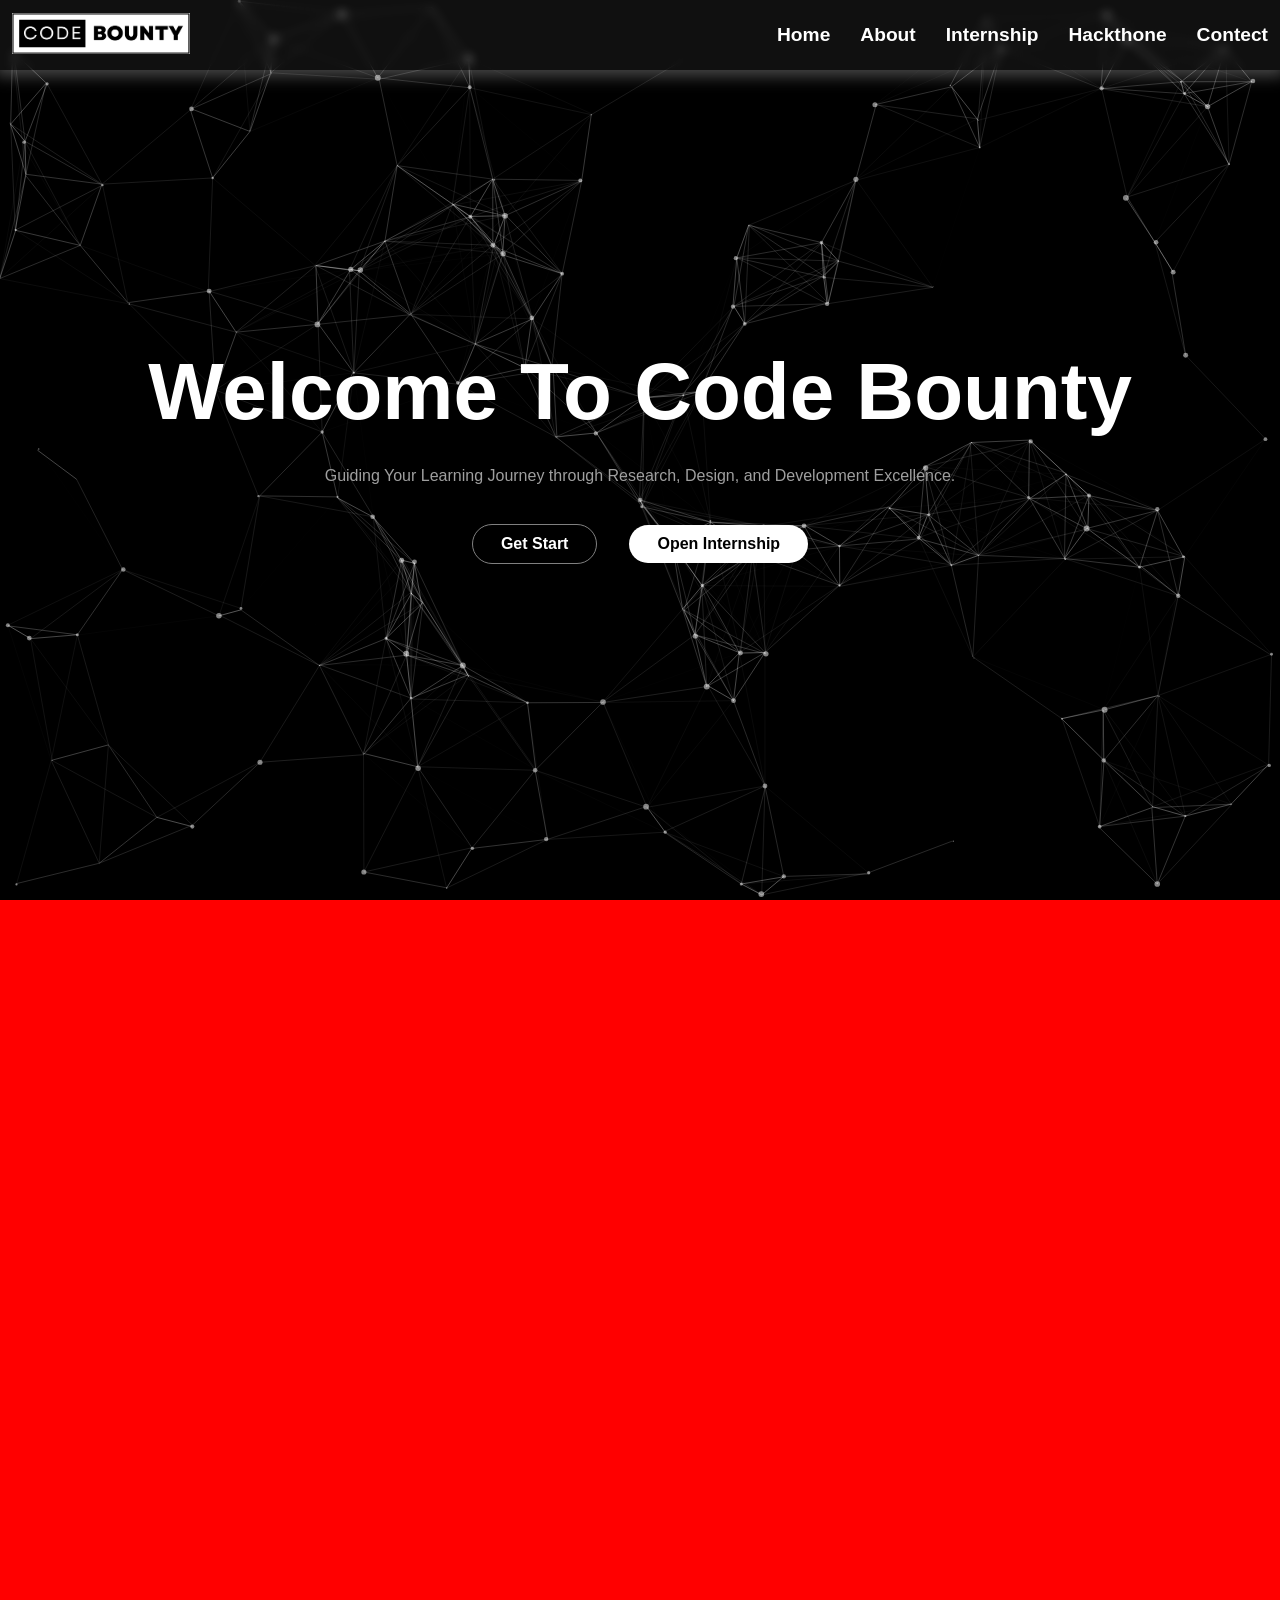
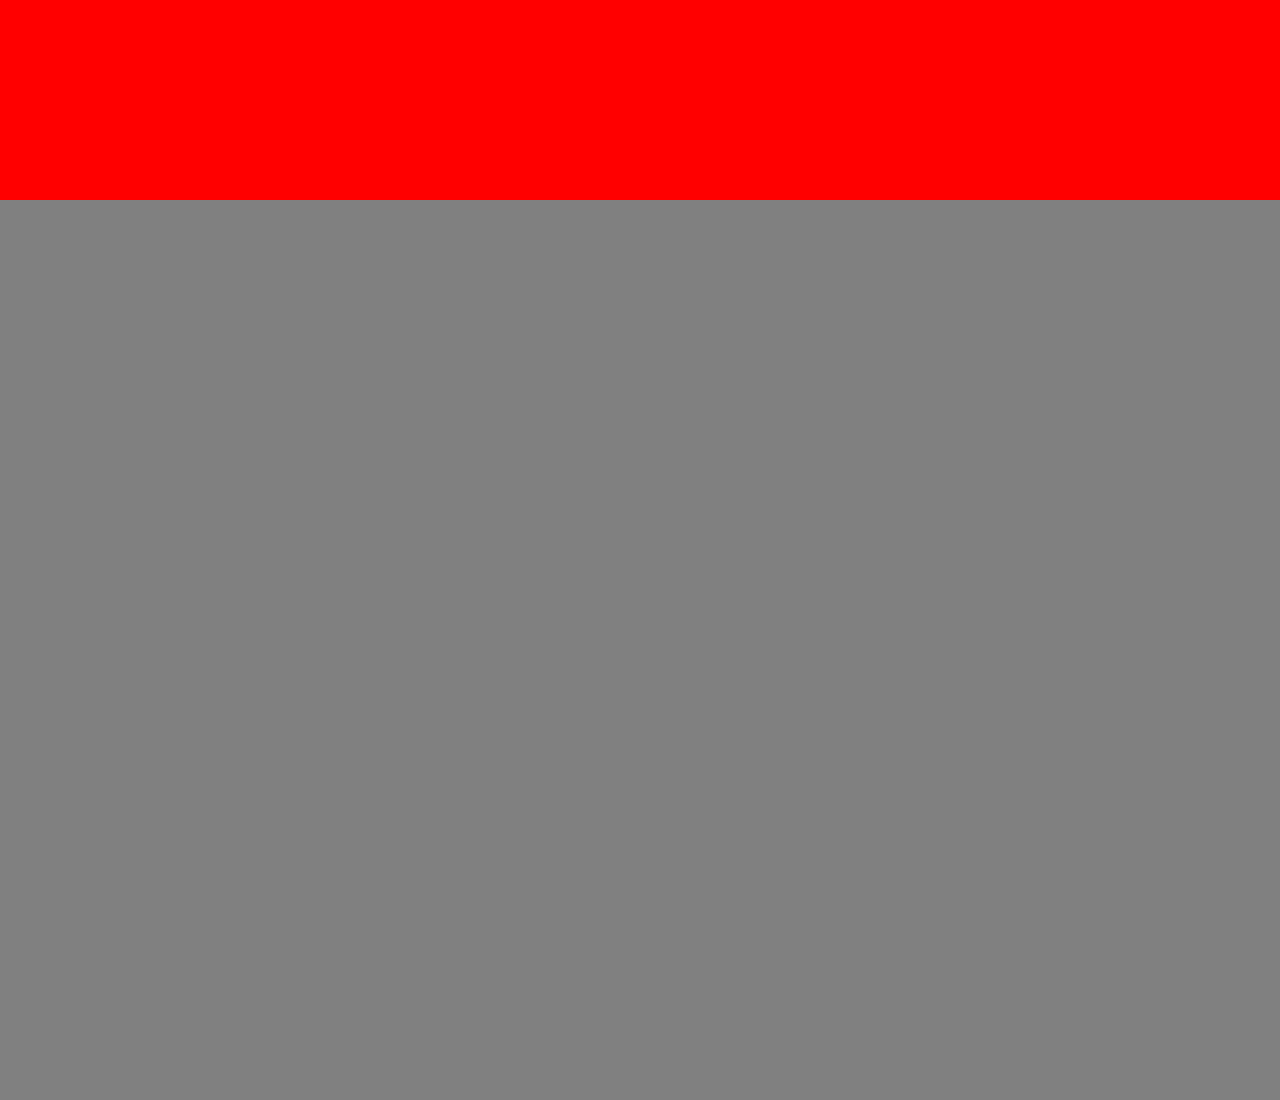
==== index.html @ da7e4a18 "add some file and create a proper folder" ====
<!DOCTYPE html>
<html lang="en">

<head>
    <meta charset="UTF-8">
    <meta name="viewport" content="width=device-width, initial-scale=1.0">
    <title>Document</title>
    <link rel="stylesheet" href="./css/style.css">
    <link rel="stylesheet" href="./css/meadia.css">
    <link rel="stylesheet" href="https://cdnjs.cloudflare.com/ajax/libs/font-awesome/6.5.1/css/all.min.css"
        integrity="sha512-DTOQO9RWCH3ppGqcWaEA1BIZOC6xxalwEsw9c2QQeAIftl+Vegovlnee1c9QX4TctnWMn13TZye+giMm8e2LwA=="
        crossorigin="anonymous" referrerpolicy="no-referrer" />
</head>

<body>
    <!-- particles.js container -->
    <div id="particles-js"> </div> <!-- stats - count particles -->
    <div class="container">
        <div class="nav-bar">
            <div class="logo-div">
                <img src="./logo2.png" alt="">
            </div>
            <div class="mobile-nav">
                <nav>
                    <i class="fa-solid fa-xmark" id="close"></i>
                    <ul>
                        <li><a href="#">home</a></li>
                        <li><a href="#">about</a></li>
                        <li><a href="#">internship</a></li>
                        <li><a href="#">hackthone</a></li>
                        <li><a href="#">contect</a></li>
                    </ul>
                </nav>
            </div>
            <div class="humber-manu">
                <i class="fa-solid fa-bars" id="open" style="color: rgb(255, 255, 255);"></i>
            </div>
        </div>
    </div>
    <section>
        <div class="hero-section">
            <div class="hero-text">
                <h1>welcome to code bounty</h1>
                <div class="hero-text-pera">
                    <p>Guiding Your Learning Journey through Research, Design, and Development Excellence.</p>
                </div>
                <div class="hero-btn">
                    <a href="#">get start</a>
                    <a href="#">open internship</a>
                </div>
            </div>
        </div>
    </section>

    <!-- start about section -->
    <section>
        <div class="about">

        </div>
    </section>
 <!-- end about section -->
 <section>
    <div class="card">

    </div>
</section>




























    <script src="./js/partical.min.js"></script>
    <!-- <script src="http://cdn.jsdelivr.net/particles.js/2.0.0/particles.min.js"></script> stats.js lib -->
    <script src="http://threejs.org/examples/js/libs/stats.min.js"></script>
    <script src="./js/app.js"></script>
    <script src="./js/index.js"></script>
</body>

</html>
---- css/style.css ----
/* ---- reset ---- */
body {
  margin: 0;
  font: normal 75% Arial, Helvetica, sans-serif;
}

canvas {
  display: block;
  /* vertical-align: bottom; */
}

/* ---- particles.js container ---- */
#particles-js {
  /* z-index: 222; */
  position: absolute;
  width: 100%;
  height: 100vh;
  background-color: #000000;
  background-image: url("");
  background-repeat: no -repeat;
  background-size: cover;
  background-position: 50% 50%;
}

/* ---- stats.js ---- */
.count-particles {
  /* background: #000022; */
  position: absolute;
  top: 48px;
  left: 0;
  width: 80px;
  /* color: #13e8e9; */
  font-size: 0.8em;
  text-align: left;
  text-indent: 4px;
  line-height: 14px;
  padding-bottom: 2px;
  font-family: Helvetica, Arial, sans-serif;
  font-weight: bold;
}

.js-count-particles {
  font-size: 1.1em;
}

#stats,
.count-particles {
  -webkit-user-select: none;
  margin-top: 5px;
  margin-left: 5px;
}

#stats {
  border-radius: 3px 3px 0 0;
  overflow: hidden;
}

.count-particles {
  border-radius: 0 0 3px 3px;
}

.container {
  position: relative;
  top: 0;
  width: 100%;
  height: 100vh;
  z-index: 5;
  overflow: hidden;
  /* background-color: rgba(255, 255, 255, 0.132); */
}

.nav-bar {
  display: flex;
  align-items: center;
  justify-content: space-between;
  padding: 12px;
  height: 10vhpx;
  z-index: 1;
  background-color: rgb(171 171 171 / 9%);
  backdrop-filter: blur(5px);
  box-shadow: 0 1px 15px 5px rgba(255, 255, 255, 0.288);
}

/* .logo-div {

  display: flex;
  align-items: center;
  justify-content: center;
  z-index: 2;
} */

.logo-div img {
  width: 40%;
}

nav ul {
  display: flex;
  align-items: center;
  justify-content: center;
  gap: 30px;
}

nav ul li {
  list-style: none;
}

nav ul li a {
  text-decoration: none;
  color: rgb(255, 255, 255);
  text-transform: capitalize;
  font-weight: 600;
  font-size: 1.2rem;
}
#close,.humber-manu{
  display: none;
}

.hero-section {
  position: absolute;
  /* position: relative; */
  top: 10vh;
  width: 100%;
  height: 80vh;
  display: flex;
  align-items: center;
  justify-content: center;
  /* z-index: 5; */
  background-color: transparent;;

  & .hero-text {
    position: absolute;
    z-index: 2;
    width: 90%;
    height: 80vh;
    /* border: 2px solid red; */
    /* background-color:  rgba(255, 255, 255, 0.018);
    box-shadow: 0 0 10px rgba(255, 255, 255, 0.322);
    backdrop-filter: blur(1px); */
    border-radius: 20px;
    display: flex;
    align-items: center;
    justify-content: center;
    flex-direction: column;
    color: white;

    & h1 {
      font-size: 5rem;
      text-transform: capitalize;
      margin: 10px 0px;
    }

    & .hero-text-pera {
      color: white;
      margin:  0 0 20px 0;
      line-height: 1.5;
      /* z-index:; */
    }

    & p {
      font-size: 1rem;
      color: rgb(159, 159, 159);
      text-align: center;
    }
    & .hero-btn {
      /* width: inherit; */
      display: flex;
      align-items: center;
      justify-content: center;
      gap: 2rem;

      & a{
        text-decoration: none;
        padding: 13px;
        background-color: white;
        color: black;
        font-weight: 600;
        text-transform: capitalize;
        font-size: 1rem;
        border-radius: 20px;
      }
      & a:first-child{
        background-color: transparent;
        border: 1px solid gray;
        color: white;
        padding: 10px 28px;
      }
      & a:last-child{
        background-color: rgb(255, 255, 255);
        color: rgb(0, 0, 0);
        padding: 10px 28px;
      }
    }
    
  }
}
.about{
  width: 100%;
  height: 100vh;
  background-color: red;
}
.card{
  width: 100%;
  height: 100vh;
  background-color: gray;
}
---- css/meadia.css ----
@media (width <=998px){
  .logo-div img {
    width: 40%;
  }
    #close{
        display: block;
        cursor: pointer;
        color: rgb(255, 255, 255);
        background-color: rgb(0, 0, 0);
        border: 1px solid white;
        padding: 0.5rem;
        padding: 5px;
        font-size: 35px;
        position: absolute;
        left: 1rem;
        top: 15px;
        border-radius: 0;
      }
      .mobile-nav {
        position: absolute;
        right: -100%;
        top: 0;
        /* background-color: rgb(255, 255, 255); */
        background-color: rgb(0, 0, 0);
        backdrop-filter: blur(50px);
        box-shadow: -10px 0 10px rgba(0, 0, 0, 0.1);
        /* position: fixed; */
        width: 325px;
        height: 100vh;
        z-index: 10000;
        display: flex;
        align-items: center;
        justify-content: center;
        flex-direction: column;
        transition: all 0.3s;
      }
    
      nav{
        /* position: fixed; */
        display: flex;
        align-items: center;
        justify-content: center;
        gap: 15px;
        /* position: fixed; */
      }
    
      .humber-manu {
        display: inline;
        cursor: pointer;
      }
    
      nav ul {
        display: flex;
        align-items: center;
        justify-content: center;
        flex-direction: column;
      }
    
      nav ul li a {
        font-size: 2.5rem;
        color: rgb(255, 255, 255);
        text-transform: uppercase;
        font-weight: 800;
      }
    
      .humber-manu .fa-solid {
        display: inline;
        padding: 0;
        background-color: transparent;
        font-size: 30px;
      }
      .hero-section{

       & .hero-text{
          text-align: center;

          & h1{
            font-size: 4.5rem;
            /* line-height: 1.2; */
          }
        }
      }
     
}
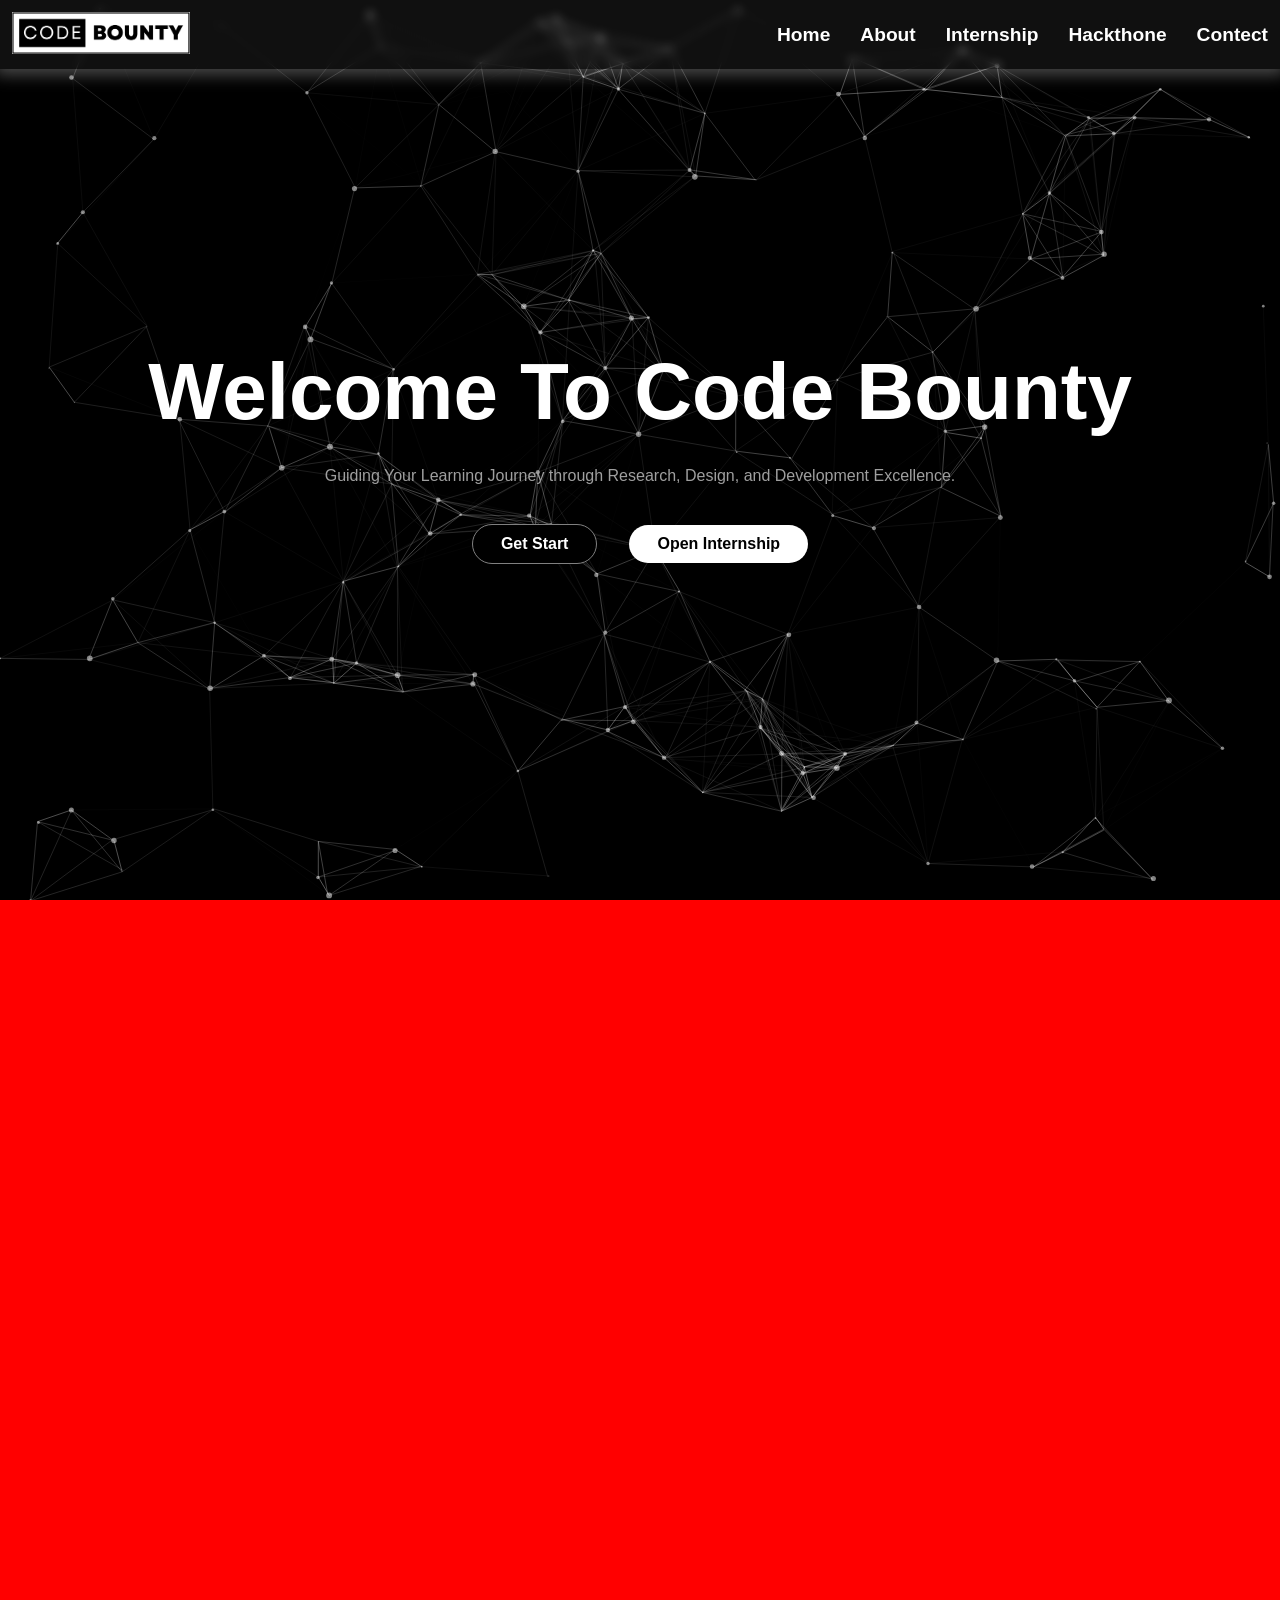
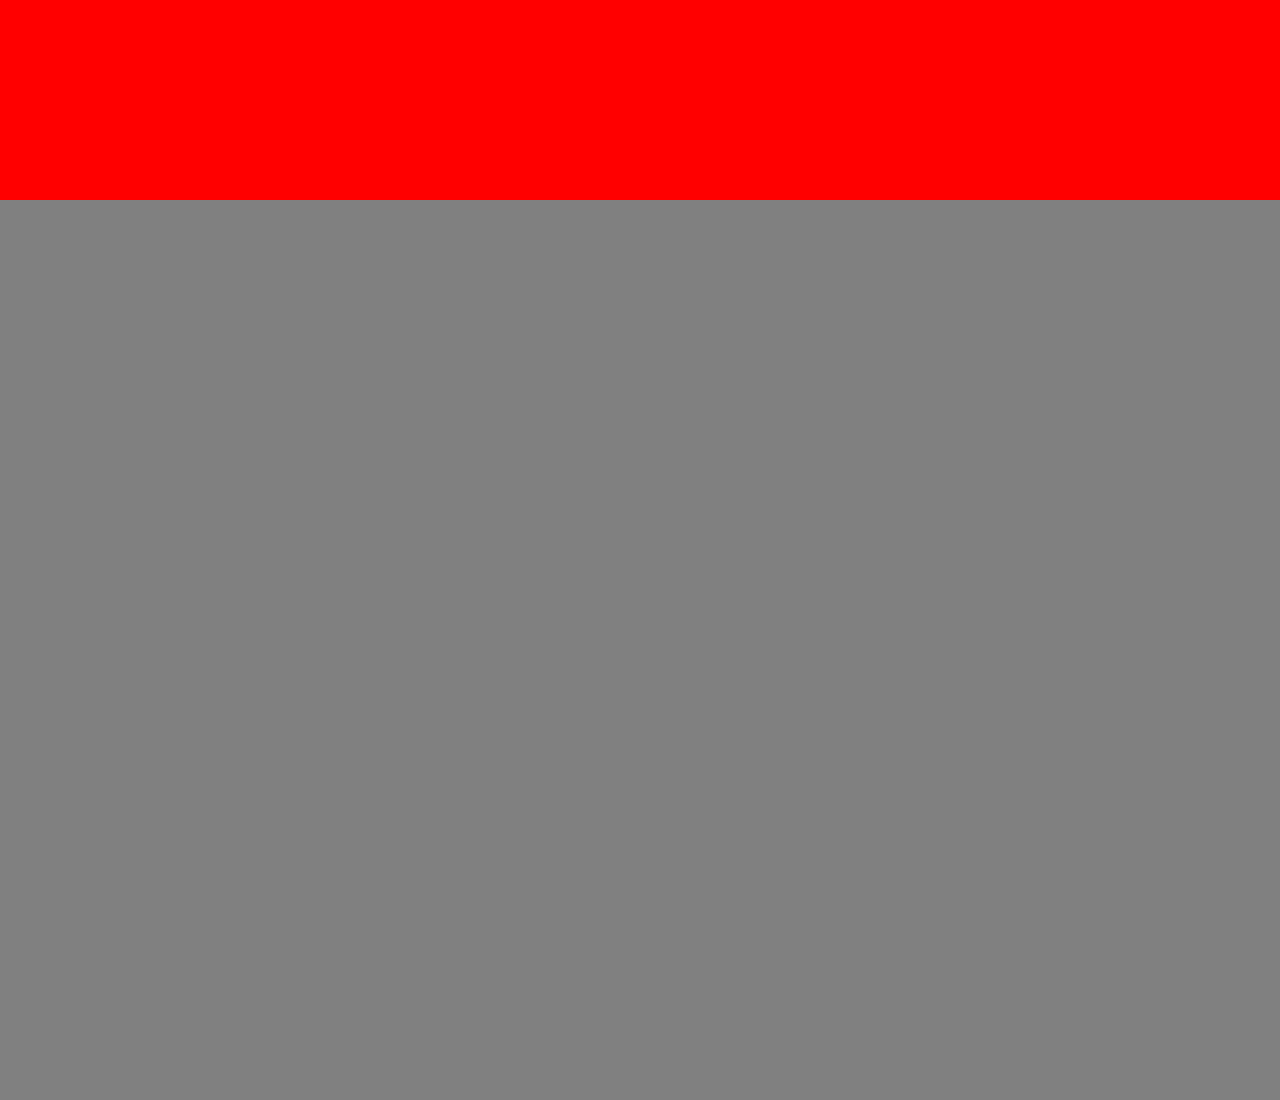
==== commit 03f28da8: "change some code" ====
--- a/index.html
+++ b/index.html
@@ -45,7 +45,7 @@
                     <p>Guiding Your Learning Journey through Research, Design, and Development Excellence.</p>
                 </div>
                 <div class="hero-btn">
-                    <a href="#">get start</a>
+                    <a href="https://www.thecodehelp.in/">get start</a>
                     <a href="#">open internship</a>
                 </div>
             </div>
--- a/css/style.css
+++ b/css/style.css
@@ -58,6 +58,9 @@
 .count-particles {
   border-radius: 0 0 3px 3px;
 }
+a{
+  cursor: pointer;
+}
 
 .container {
   position: relative;
@@ -74,7 +77,7 @@
   align-items: center;
   justify-content: space-between;
   padding: 12px;
-  height: 10vhpx;
+  height: 5vh;
   z-index: 1;
   background-color: rgb(171 171 171 / 9%);
   backdrop-filter: blur(5px);
@@ -111,6 +114,7 @@
   font-weight: 600;
   font-size: 1.2rem;
 }
+
 #close,.humber-manu{
   display: none;
 }
@@ -124,7 +128,7 @@
   display: flex;
   align-items: center;
   justify-content: center;
-  /* z-index: 5; */
+  z-index: 5;
   background-color: transparent;;
 
   & .hero-text {
@@ -150,6 +154,7 @@
     }
 
     & .hero-text-pera {
+      /* position: absolute; */
       color: white;
       margin:  0 0 20px 0;
       line-height: 1.5;
@@ -167,6 +172,8 @@
       align-items: center;
       justify-content: center;
       gap: 2rem;
+      cursor: pointer;
+      z-index: 10;
 
       & a{
         text-decoration: none;
@@ -177,12 +184,18 @@
         text-transform: capitalize;
         font-size: 1rem;
         border-radius: 20px;
+        cursor: pointer;
+      }
+
+      & a:hover{
+        background-color: rgb(174, 173, 173);
       }
       & a:first-child{
-        background-color: transparent;
+        background-color: black;
         border: 1px solid gray;
         color: white;
         padding: 10px 28px;
+        cursor: pointer;
       }
       & a:last-child{
         background-color: rgb(255, 255, 255);
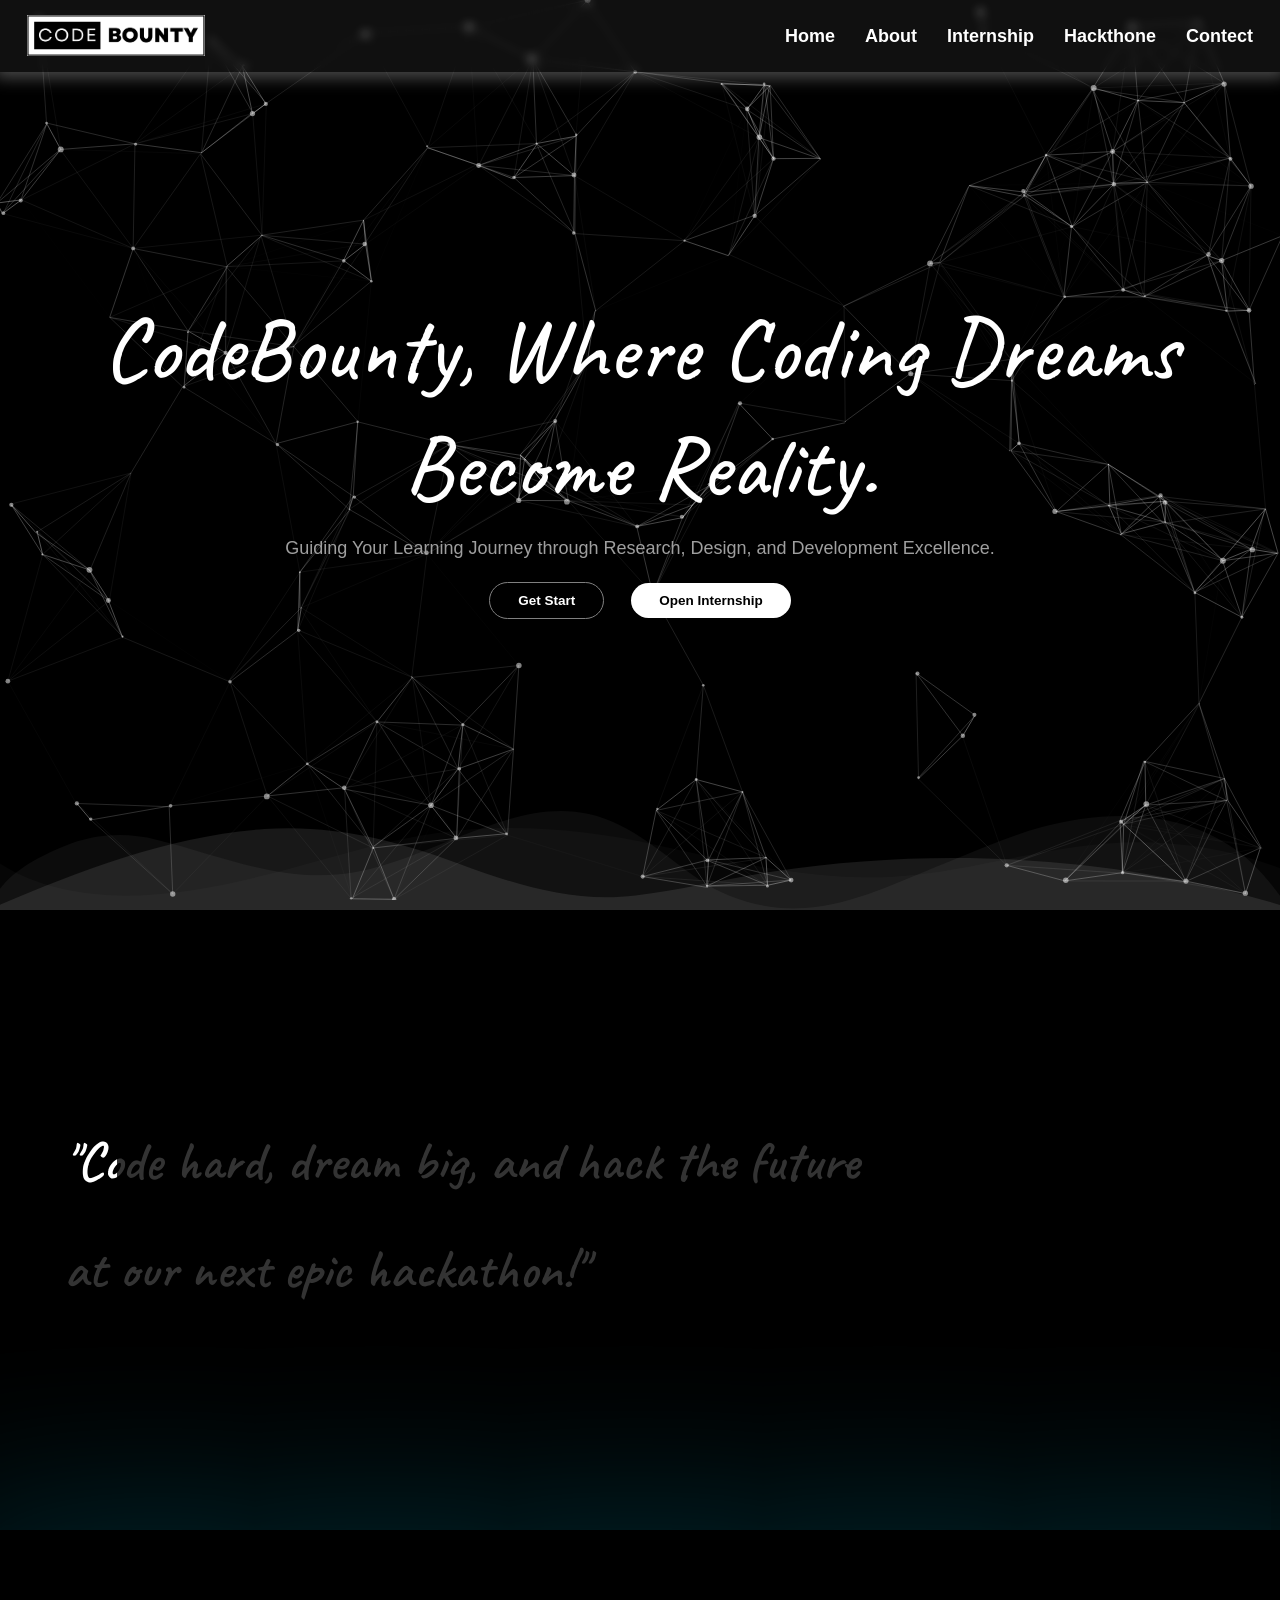
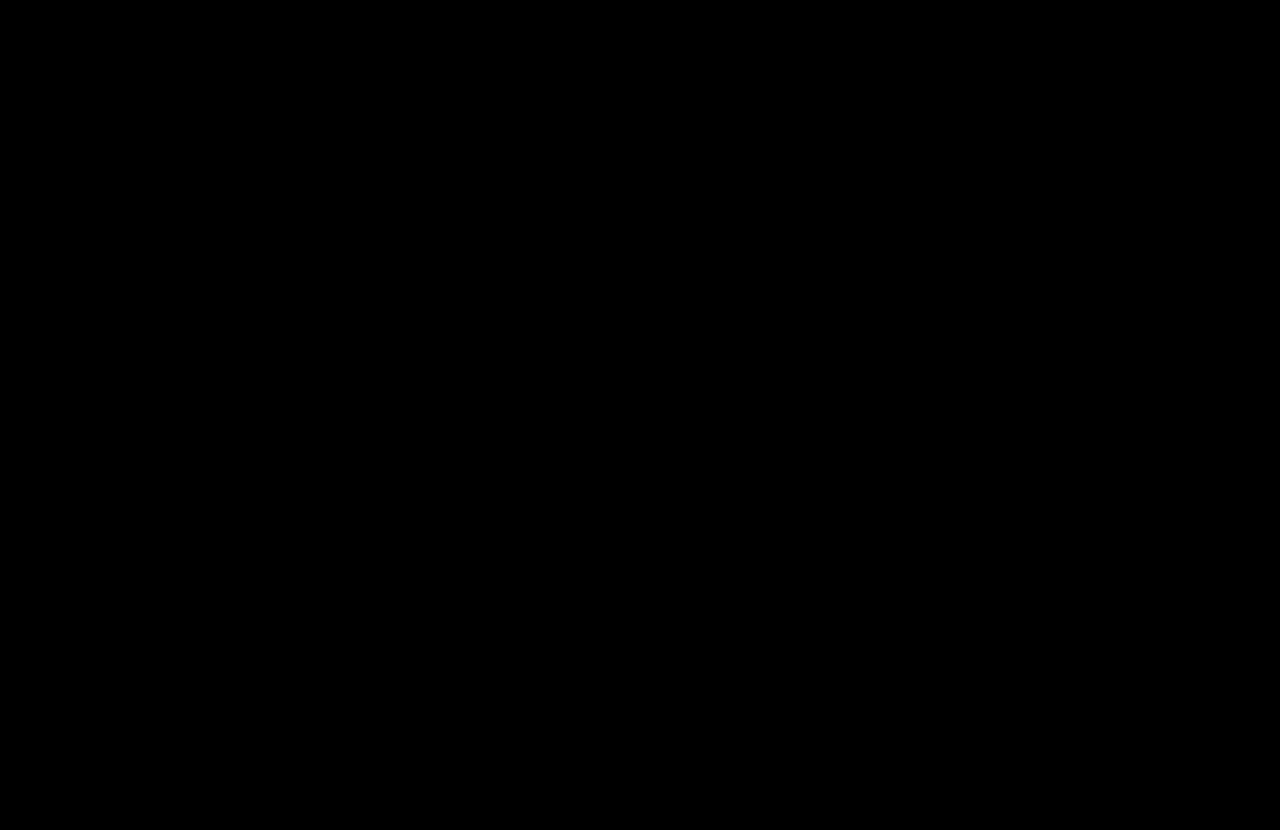
==== commit 8f22f738: "add some section and animation add some section and animation" ====
--- a/index.html
+++ b/index.html
@@ -13,58 +13,84 @@
 </head>
 
 <body>
-    <!-- particles.js container -->
-    <div id="particles-js"> </div> <!-- stats - count particles -->
-    <div class="container">
-        <div class="nav-bar">
-            <div class="logo-div">
-                <img src="./logo2.png" alt="">
-            </div>
-            <div class="mobile-nav">
-                <nav>
-                    <i class="fa-solid fa-xmark" id="close"></i>
-                    <ul>
-                        <li><a href="#">home</a></li>
-                        <li><a href="#">about</a></li>
-                        <li><a href="#">internship</a></li>
-                        <li><a href="#">hackthone</a></li>
-                        <li><a href="#">contect</a></li>
-                    </ul>
-                </nav>
-            </div>
-            <div class="humber-manu">
-                <i class="fa-solid fa-bars" id="open" style="color: rgb(255, 255, 255);"></i>
-            </div>
-        </div>
-    </div>
-    <section>
-        <div class="hero-section">
-            <div class="hero-text">
-                <h1>welcome to code bounty</h1>
-                <div class="hero-text-pera">
-                    <p>Guiding Your Learning Journey through Research, Design, and Development Excellence.</p>
+    
+	
+
+        <!-- particles.js container -->
+        <div id="particles-js"></div> <!-- stats - count particles -->
+        <div class="container">
+            <div class="nav-bar">
+                <div class="logo-div">
+                    <img src="./logo2.png" alt="">
                 </div>
-                <div class="hero-btn">
-                    <a href="https://www.thecodehelp.in/">get start</a>
-                    <a href="#">open internship</a>
+                <div class="mobile-nav">
+                    <nav>
+                        <i class="fa-solid fa-xmark" id="close"></i>
+                        <ul>
+                            <li><a href="#">home</a></li>
+                            <li><a href="#">about</a></li>
+                            <li><a href="#">internship</a></li>
+                            <li><a href="#">hackthone</a></li>
+                            <li><a href="#">contect</a></li>
+                        </ul>
+                    </nav>
+                </div>
+                <div class="humber-manu">
+                    <i class="fa-solid fa-bars" id="open" style="color: rgb(255, 255, 255);"></i>
                 </div>
             </div>
         </div>
-    </section>
+        <section>
+            <div class="hero-section">
+                <div class="hero-text">
+                    <h1>CodeBounty, where coding dreams become reality.</h1>
+                    <div class="hero-text-pera">
+                        <p>Guiding Your Learning Journey through Research, Design, and Development Excellence.</p>
+                    </div>
+                    <div class="hero-btn">
+                        <a href="https://www.thecodehelp.in/">get start</a>
+                        <a href="#">open internship</a>
+                    </div>
+                </div>
+            </div>
+            <div class="custom-shape-divider-bottom-1696162272">
+                <svg data-name="Layer 1" xmlns="http://www.w3.org/2000/svg" viewBox="0 0 1200 120" preserveAspectRatio="none">
+                  <path
+                    d="M0,0V46.29c47.79,22.2,103.59,32.17,158,28,70.36-5.37,136.33-33.31,206.8-37.5C438.64,32.43,512.34,53.67,583,72.05c69.27,18,138.3,24.88,209.4,13.08,36.15-6,69.85-17.84,104.45-29.34C989.49,25,1113-14.29,1200,52.47V0Z"
+                    opacity=".25" class="shape-fill"></path>
+                  <path
+                    d="M0,0V15.81C13,36.92,27.64,56.86,47.69,72.05,99.41,111.27,165,111,224.58,91.58c31.15-10.15,60.09-26.07,89.67-39.8,40.92-19,84.73-46,130.83-49.67,36.26-2.85,70.9,9.42,98.6,31.56,31.77,25.39,62.32,62,103.63,73,40.44,10.79,81.35-6.69,119.13-24.28s75.16-39,116.92-43.05c59.73-5.85,113.28,22.88,168.9,38.84,30.2,8.66,59,6.17,87.09-7.5,22.43-10.89,48-26.93,60.65-49.24V0Z"
+                    opacity=".5" class="shape-fill"></path>
+                  <path
+                    d="M0,0V5.63C149.93,59,314.09,71.32,475.83,42.57c43-7.64,84.23-20.12,127.61-26.46,59-8.63,112.48,12.24,165.56,35.4C827.93,77.22,886,95.24,951.2,90c86.53-7,172.46-45.71,248.8-84.81V0Z"
+                    class="shape-fill"></path>
+                </svg>
+              </div>
+        </section>
 
-    <!-- start about section -->
-    <section>
-        <div class="about">
 
-        </div>
-    </section>
- <!-- end about section -->
- <section>
-    <div class="card">
+        <!-- start about section -->
+        <section class="about-section">
+            <div class="about">
+                <div class="text-area">
+                    <h1>"Code hard, dream big, and hack the future</h1>
+                    <h2>at our next epic hackathon!"</h2>
+                </div>
+                <div class="text-area-hover">
+                    <h1>"Code hard, dream big, and hack the future</h1>
+                    <h2>at our next epic hackathon!"</h2>
+                </div>
+                <span class="hii">
 
-    </div>
-</section>
+                </span>
+            </div>
+        </section>
+        <!-- end about section -->
+        <section>
+            <div class="card">
 
+            </div>
+        </section>
 
 
 
@@ -93,8 +119,12 @@
 
 
     <script src="./js/partical.min.js"></script>
-    <!-- <script src="http://cdn.jsdelivr.net/particles.js/2.0.0/particles.min.js"></script> stats.js lib -->
     <script src="http://threejs.org/examples/js/libs/stats.min.js"></script>
+    <script src="./js/gsap.min.js"></script>
+    <script src="./js/ScrollTrigger.min.js"></script>
+    <!-- <script src="./js/descrambler.js"></script> -->
+    <script src="./js/lenis.min.js"></script>
+    <script src="./js/gsap.js"></script>
     <script src="./js/app.js"></script>
     <script src="./js/index.js"></script>
 </body>
--- a/css/style.css
+++ b/css/style.css
@@ -1,8 +1,35 @@
+@import url('https://fonts.googleapis.com/css2?family=Caveat:wght@400..700&display=swap');
+
+*{
+  margin: 0;
+  padding: 0;
+  box-sizing: border-box;
+}
+
+:root {
+  --main-heading-color: #0062ff;
+  --backgraound-color: #000000;
+  --main-heading-color: #ffffff;
+  --second-heading-color: rgb(159, 159, 159);
+}
+
+html{
+  font-size: 62.5%;
+}
+
+
 /* ---- reset ---- */
+
 body {
   margin: 0;
   font: normal 75% Arial, Helvetica, sans-serif;
 }
+html,body{
+  width: 100%;
+  height: 100vh;
+}
+
+
 
 canvas {
   display: block;
@@ -15,7 +42,7 @@
   position: absolute;
   width: 100%;
   height: 100vh;
-  background-color: #000000;
+  background-color: var(--backgraound-color);
   background-image: url("");
   background-repeat: no -repeat;
   background-size: cover;
@@ -76,7 +103,7 @@
   display: flex;
   align-items: center;
   justify-content: space-between;
-  padding: 12px;
+  padding: 4rem 3rem;
   height: 5vh;
   z-index: 1;
   background-color: rgb(171 171 171 / 9%);
@@ -112,7 +139,7 @@
   color: rgb(255, 255, 255);
   text-transform: capitalize;
   font-weight: 600;
-  font-size: 1.2rem;
+  font-size: 2rem;
 }
 
 #close,.humber-manu{
@@ -129,7 +156,7 @@
   align-items: center;
   justify-content: center;
   z-index: 5;
-  background-color: transparent;;
+  background-color: transparent;
 
   & .hero-text {
     position: absolute;
@@ -148,8 +175,12 @@
     color: white;
 
     & h1 {
-      font-size: 5rem;
+      text-align: center;
+      font-family: "Caveat", cursive;
+      font-size: 10rem;
+      font-weight: 500;
       text-transform: capitalize;
+      line-height: 1.3;
       margin: 10px 0px;
     }
 
@@ -162,7 +193,7 @@
     }
 
     & p {
-      font-size: 1rem;
+      font-size: 2rem;
       color: rgb(159, 159, 159);
       text-align: center;
     }
@@ -171,7 +202,7 @@
       display: flex;
       align-items: center;
       justify-content: center;
-      gap: 2rem;
+      gap: 3rem;
       cursor: pointer;
       z-index: 10;
 
@@ -182,7 +213,7 @@
         color: black;
         font-weight: 600;
         text-transform: capitalize;
-        font-size: 1rem;
+        font-size: 1.5rem;
         border-radius: 20px;
         cursor: pointer;
       }
@@ -206,13 +237,104 @@
     
   }
 }
+.custom-shape-divider-bottom-1696162272 {
+  position: absolute;
+  bottom: -10px;
+  left: 0;
+  width: 100%;
+  overflow: hidden;
+  line-height: 0;
+  transform: rotate(180deg);
+  z-index: 0;
+}
+
+.custom-shape-divider-bottom-1696162272 svg {
+  position: relative;
+  display: block;
+  width: calc(100% + 1.3px);
+  height: 12rem;
+}
+
+.custom-shape-divider-bottom-1696162272 .shape-fill {
+  fill: #ffffff18;
+}
+.about-section{
+  width: 100%;
+  /* height: 70vh; */
+  display: flex;
+  align-items: center;
+  justify-content: center;
+  background-color: rgb(0, 0, 0);
+  color: white;
+}
 .about{
+  position: relative;
+  width: 100%;
+  /* border: 2px solid black; */
+  height: 70vh;
+  display: flex;
+  align-items: center;
+  justify-content: center;
+  overflow: hidden;
+
+}
+.text-area{
+  position: absolute;
+  left: 5%;
+  line-height: 2;
+  opacity: .2;
+}
+.text-area-hover{
+  position: absolute;
+  line-height: 2;
+  left: 5%;
+  opacity: 1;
+  overflow: hidden;
+}
+.text-area h1, .text-area-hover h1{
+  font-size: 6rem;
+  font-family: "Caveat", cursive;
+  font-weight: 600;
+}
+.text-area h2, .text-area-hover h2{
+  font-size: 6rem;
+  font-family: "Caveat", cursive;
+  font-weight: 600;
+}
+/* .text-area h3, .text-area-hover h3{
+  font-size: 3rem;
+} */
+.text-area-hover h1{
+  width: 0%;
+  text-wrap: nowrap;
+  overflow: hidden;
+  
+}
+.text-area-hover h2{
+  width: 0%;
+  text-wrap: nowrap;
+  overflow: hidden;
+}
+/* .text-area-hover h3{
+  width: 0%;
+  text-wrap: nowrap;
+  overflow: hidden;
+} */
+
+.hii{
+  width: 100%;
+  position: absolute;
+  /* top: 0; */
+  bottom: -13rem;
+  /* height: 30px; */
+  background-color: red;
+  border-radius: 50%;
+  box-shadow: 30px 0 200px 100px rgb(0 215 255);
+  opacity: .3;
+}
+
+.card{
   width: 100%;
   height: 100vh;
-  background-color: red;
-}
-.card{
-  width: 100%;
-  height: 100vh;
-  background-color: gray;
+  background-color: rgb(0, 0, 0);
 }
--- a/css/meadia.css
+++ b/css/meadia.css
@@ -1,84 +1,208 @@
-@media (width <=998px){
+@media (width <=1400px) {
+  html {
+    font-size: 56.25%;
+    /* 1rem = 9px  */
+  }
+
+  .hero-text-pera p {
+    font-size: 1.8rem;
+  }
+
+  .text-area h1,
+  .text-area-hover h1 {
+    font-weight: 600;
+    /* text-align: center; */
+    font-size: 6rem;
+  }
+
+  .text-area h2,
+  .text-area-hover h2 {
+    font-weight: 600;
+    /* text-align: center; */
+    font-size: 6rem;
+  }
+}
+
+@media (width <=1220px) {
+  html {
+    font-size: 54%;
+    /* 1rem = 9px  */
+  }
+
+  .hero-text-pera p {
+    font-size: 1.8rem;
+  }
+
+  .text-area h1,
+  .text-area-hover h1 {
+    font-weight: 600;
+    /* text-align: center; */
+    font-size: 5..8rem;
+  }
+
+  .text-area h2,
+  .text-area-hover h2 {
+    font-weight: 600;
+    /* text-align: center; */
+    font-size: 5.8rem;
+  }
+
+}
+
+@media (width <=1100px) {
+  .hero-text-pera p {
+    font-size: 1.5rem;
+  }
+}
+
+@media (width <=998px) {
   .logo-div img {
     width: 40%;
   }
-    #close{
-        display: block;
-        cursor: pointer;
-        color: rgb(255, 255, 255);
-        background-color: rgb(0, 0, 0);
-        border: 1px solid white;
-        padding: 0.5rem;
-        padding: 5px;
-        font-size: 35px;
-        position: absolute;
-        left: 1rem;
-        top: 15px;
-        border-radius: 0;
+
+  #close {
+    display: block;
+    cursor: pointer;
+    color: rgb(255, 255, 255);
+    background-color: rgb(0, 0, 0);
+    border: 1px solid white;
+    padding: 0.5rem;
+    padding: 5px;
+    font-size: 35px;
+    position: absolute;
+    left: 1rem;
+    top: 15px;
+    border-radius: 0;
+  }
+
+  .mobile-nav {
+    position: absolute;
+    right: -100%;
+    top: 0;
+    /* background-color: rgb(255, 255, 255); */
+    background-color: rgb(0, 0, 0);
+    backdrop-filter: blur(50px);
+    box-shadow: -10px 0 10px rgba(0, 0, 0, 0.1);
+    /* position: fixed; */
+    width: 325px;
+    height: 100vh;
+    z-index: 10000;
+    display: flex;
+    align-items: center;
+    justify-content: center;
+    flex-direction: column;
+    transition: all 0.3s;
+  }
+
+  nav {
+    /* position: fixed; */
+    display: flex;
+    align-items: center;
+    justify-content: center;
+    gap: 15px;
+    /* position: fixed; */
+  }
+
+  .humber-manu {
+    display: inline;
+    cursor: pointer;
+  }
+
+  nav ul {
+    display: flex;
+    align-items: center;
+    justify-content: center;
+    flex-direction: column;
+  }
+
+  nav ul li a {
+    font-size: 3rem;
+    color: rgb(255, 255, 255);
+    text-transform: uppercase;
+    font-weight: 800;
+  }
+
+  .humber-manu .fa-solid {
+    display: inline;
+    padding: 0;
+    background-color: transparent;
+    font-size: 3.5rem;
+  }
+
+  .hero-section {
+
+    & .hero-text {
+      text-align: center;
+
+      & h1 {
+        font-size: 5rem;
+        /* line-height: 1.2; */
       }
-      .mobile-nav {
-        position: absolute;
-        right: -100%;
-        top: 0;
-        /* background-color: rgb(255, 255, 255); */
-        background-color: rgb(0, 0, 0);
-        backdrop-filter: blur(50px);
-        box-shadow: -10px 0 10px rgba(0, 0, 0, 0.1);
-        /* position: fixed; */
-        width: 325px;
-        height: 100vh;
-        z-index: 10000;
+    }
+  }
+
+  .hero-text-pera p {
+    font-size: 1rem;
+  }
+
+  .text-area h1,
+  .text-area-hover h1 {
+    font-size: 5rem;
+  }
+
+  .text-area h2,
+  .text-area-hover h2 {
+    font-size: 5rem;
+  }
+
+}
+
+@media (width <=768px) {
+
+  .text-area h1,
+  .text-area-hover h1 {
+    font-size: 4.3rem;
+  }
+
+  .text-area h2,
+  .text-area-hover h2 {
+    font-size: 4.3rem;
+  }
+}
+
+@media (width <=580px) {
+
+  .hero-section {
+    & .hero-text {
+      & .hero-text-pera{
         display: flex;
         align-items: center;
         justify-content: center;
-        flex-direction: column;
-        transition: all 0.3s;
       }
-    
-      nav{
-        /* position: fixed; */
-        display: flex;
-        align-items: center;
-        justify-content: center;
-        gap: 15px;
-        /* position: fixed; */
+      & p {
+        font-size: 1.3rem;
+        width: 85%;
       }
-    
-      .humber-manu {
-        display: inline;
-        cursor: pointer;
-      }
-    
-      nav ul {
-        display: flex;
-        align-items: center;
-        justify-content: center;
-        flex-direction: column;
-      }
-    
-      nav ul li a {
-        font-size: 2.5rem;
-        color: rgb(255, 255, 255);
-        text-transform: uppercase;
-        font-weight: 800;
-      }
-    
-      .humber-manu .fa-solid {
-        display: inline;
-        padding: 0;
-        background-color: transparent;
-        font-size: 30px;
-      }
-      .hero-section{
-
-       & .hero-text{
-          text-align: center;
-
-          & h1{
-            font-size: 4.5rem;
-            /* line-height: 1.2; */
-          }
-        }
-      }
-     
+    }
+  }
+
+  .text-area h1,
+  .text-area-hover h1 {
+    font-weight: 600;
+    /* text-align: center; */
+    font-size: 3rem;
+  }
+
+  .text-area h2,
+  .text-area-hover h2 {
+    font-weight: 600;
+    /* text-align: center; */
+    font-size: 3rem;
+  }
+
+  /* .text-area h3, .text-area-hover h3{
+    font-weight: 600;
+    text-align: center;
+    font-size: rem;
+  } */
 }
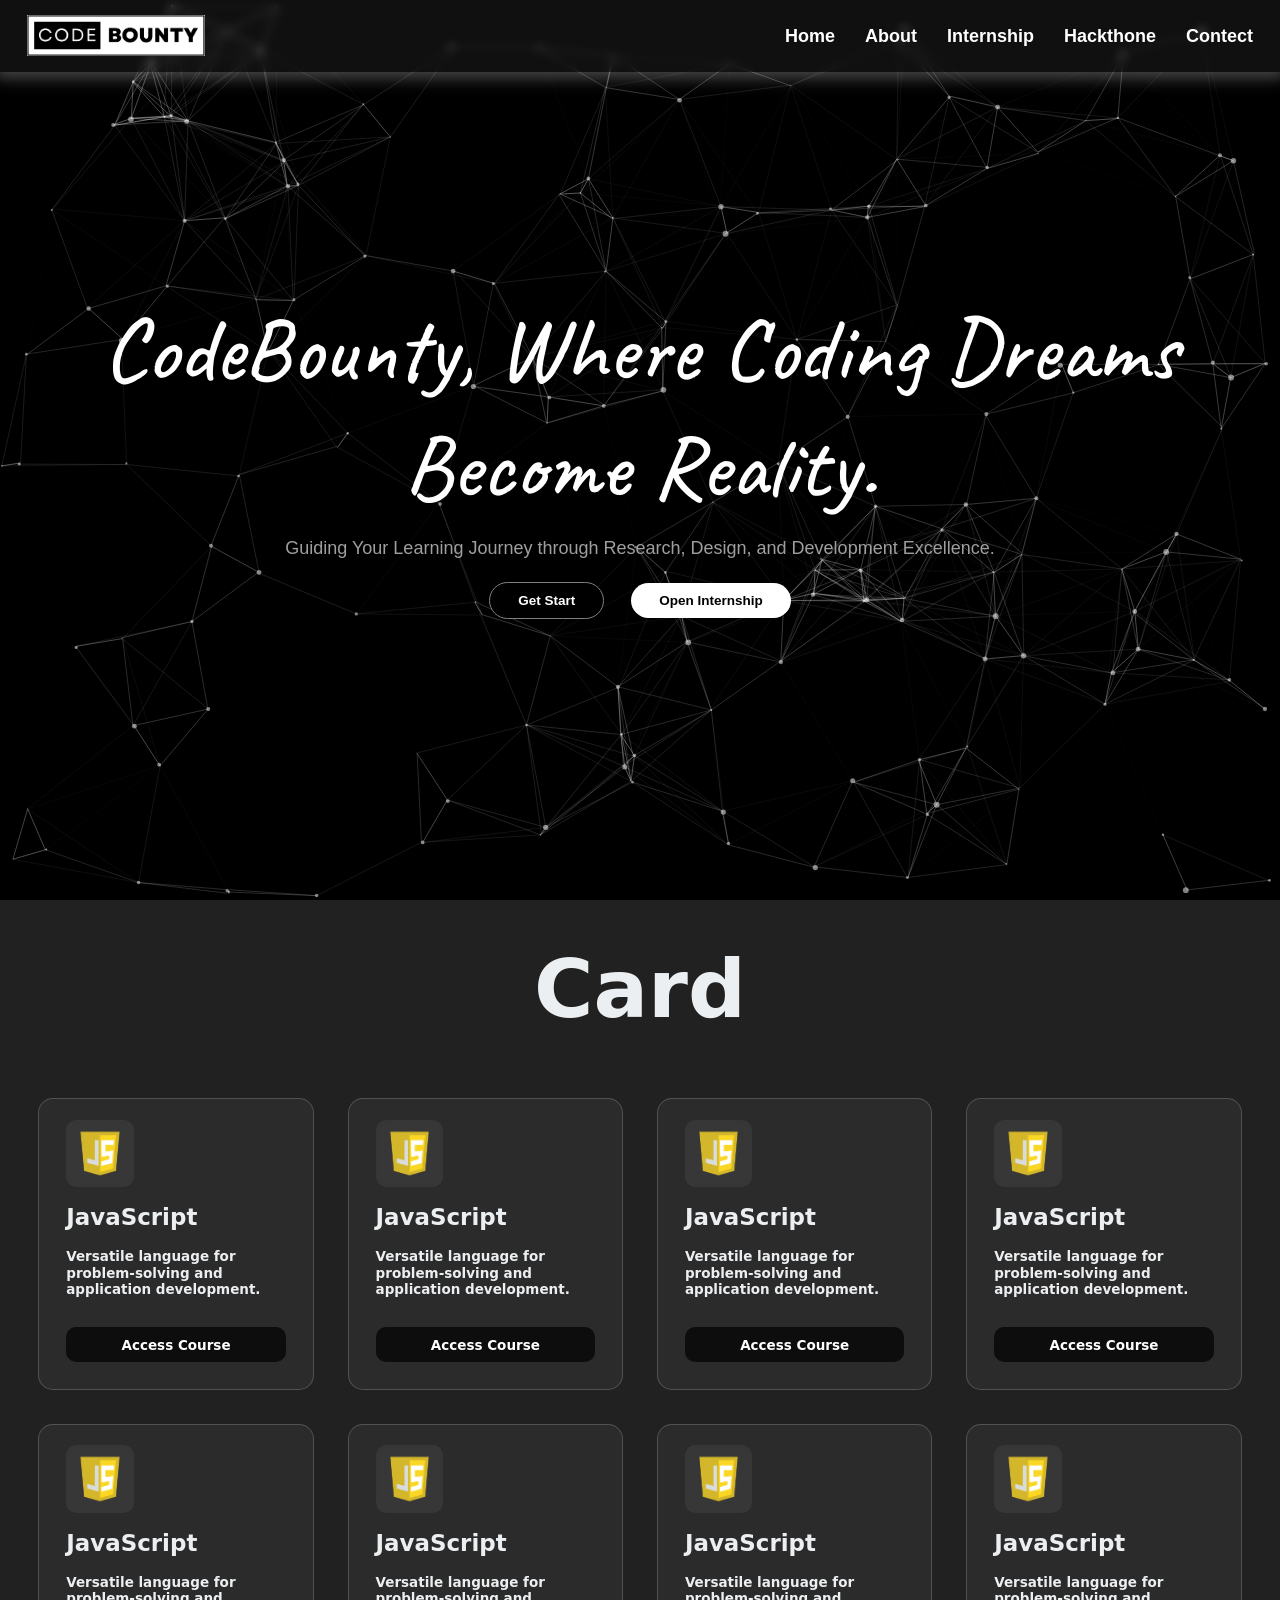
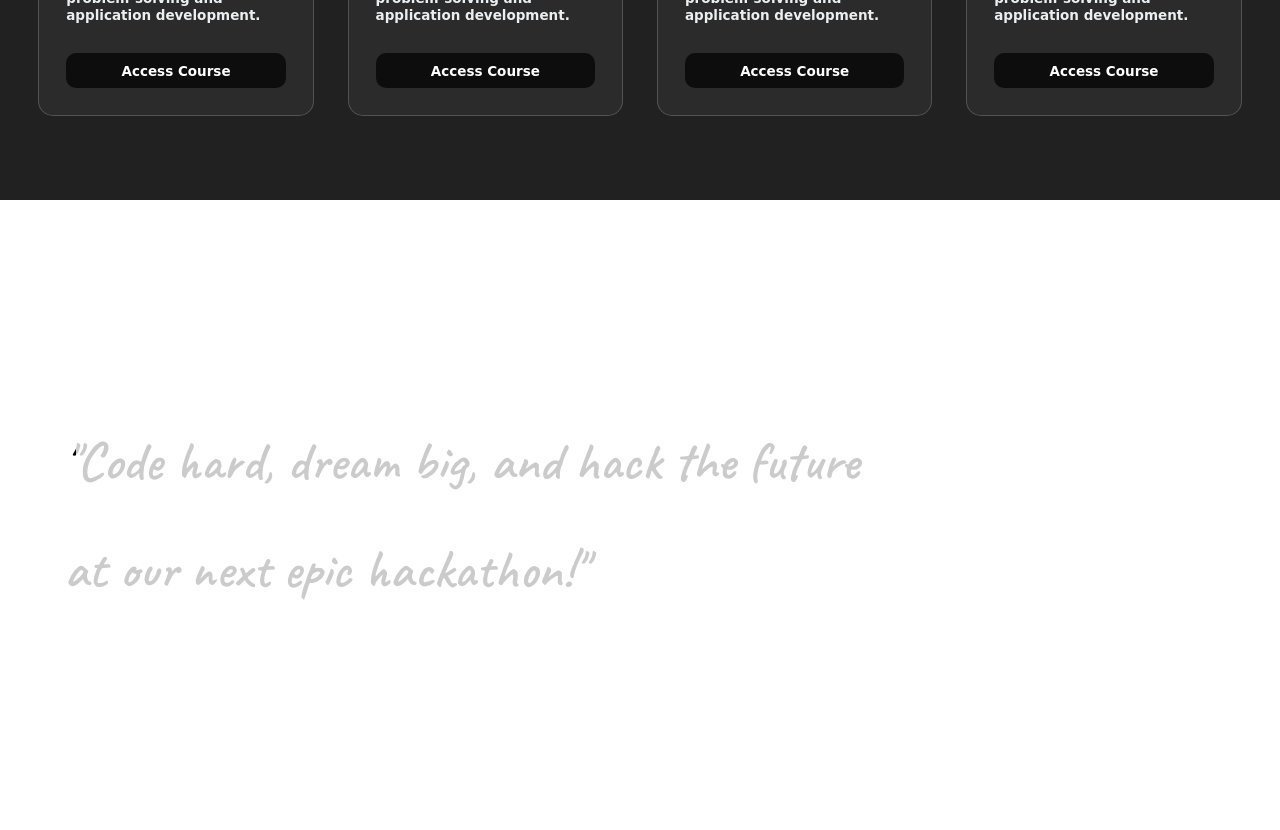
==== commit 064c041e: "add card section" ====
--- a/index.html
+++ b/index.html
@@ -2,131 +2,209 @@
 <html lang="en">
 
 <head>
-    <meta charset="UTF-8">
-    <meta name="viewport" content="width=device-width, initial-scale=1.0">
-    <title>Document</title>
-    <link rel="stylesheet" href="./css/style.css">
-    <link rel="stylesheet" href="./css/meadia.css">
-    <link rel="stylesheet" href="https://cdnjs.cloudflare.com/ajax/libs/font-awesome/6.5.1/css/all.min.css"
-        integrity="sha512-DTOQO9RWCH3ppGqcWaEA1BIZOC6xxalwEsw9c2QQeAIftl+Vegovlnee1c9QX4TctnWMn13TZye+giMm8e2LwA=="
-        crossorigin="anonymous" referrerpolicy="no-referrer" />
+  <meta charset="UTF-8">
+  <meta name="viewport" content="width=device-width, initial-scale=1.0">
+  <title>Code Bounty</title>
+  <link rel="stylesheet" href="./css/style.css">
+  <link rel="stylesheet" href="./css/meadia.css">
+  <link rel="stylesheet" href="https://cdnjs.cloudflare.com/ajax/libs/font-awesome/6.5.1/css/all.min.css"
+    integrity="sha512-DTOQO9RWCH3ppGqcWaEA1BIZOC6xxalwEsw9c2QQeAIftl+Vegovlnee1c9QX4TctnWMn13TZye+giMm8e2LwA=="
+    crossorigin="anonymous" referrerpolicy="no-referrer" />
 </head>
 
 <body>
-    
-	
-
-        <!-- particles.js container -->
-        <div id="particles-js"></div> <!-- stats - count particles -->
-        <div class="container">
-            <div class="nav-bar">
-                <div class="logo-div">
-                    <img src="./logo2.png" alt="">
-                </div>
-                <div class="mobile-nav">
-                    <nav>
-                        <i class="fa-solid fa-xmark" id="close"></i>
-                        <ul>
-                            <li><a href="#">home</a></li>
-                            <li><a href="#">about</a></li>
-                            <li><a href="#">internship</a></li>
-                            <li><a href="#">hackthone</a></li>
-                            <li><a href="#">contect</a></li>
-                        </ul>
-                    </nav>
-                </div>
-                <div class="humber-manu">
-                    <i class="fa-solid fa-bars" id="open" style="color: rgb(255, 255, 255);"></i>
-                </div>
-            </div>
+
+
+
+  <!-- particles.js container -->
+  <div id="particles-js"></div> <!-- stats - count particles -->
+  <div class="container">
+    <div class="nav-bar">
+      <div class="logo-div">
+        <img src="./img/logo2.png" alt="">
+      </div>
+      <div class="mobile-nav">
+        <nav>
+          <i class="fa-solid fa-xmark" id="close"></i>
+          <ul>
+            <li><a href="#">home</a></li>
+            <li><a href="#">about</a></li>
+            <li><a href="#">internship</a></li>
+            <li><a href="#">hackthone</a></li>
+            <li><a href="#">contect</a></li>
+          </ul>
+        </nav>
+      </div>
+      <div class="humber-manu">
+        <i class="fa-solid fa-bars" id="open" style="color: rgb(255, 255, 255);"></i>
+      </div>
+    </div>
+  </div>
+  <section>
+    <div class="hero-section">
+      <div class="hero-text">
+        <h1>CodeBounty, where coding dreams become reality.</h1>
+        <div class="hero-text-pera">
+          <p>Guiding Your Learning Journey through Research, Design, and Development Excellence.</p>
         </div>
-        <section>
-            <div class="hero-section">
-                <div class="hero-text">
-                    <h1>CodeBounty, where coding dreams become reality.</h1>
-                    <div class="hero-text-pera">
-                        <p>Guiding Your Learning Journey through Research, Design, and Development Excellence.</p>
-                    </div>
-                    <div class="hero-btn">
-                        <a href="https://www.thecodehelp.in/">get start</a>
-                        <a href="#">open internship</a>
-                    </div>
-                </div>
-            </div>
-            <div class="custom-shape-divider-bottom-1696162272">
-                <svg data-name="Layer 1" xmlns="http://www.w3.org/2000/svg" viewBox="0 0 1200 120" preserveAspectRatio="none">
-                  <path
-                    d="M0,0V46.29c47.79,22.2,103.59,32.17,158,28,70.36-5.37,136.33-33.31,206.8-37.5C438.64,32.43,512.34,53.67,583,72.05c69.27,18,138.3,24.88,209.4,13.08,36.15-6,69.85-17.84,104.45-29.34C989.49,25,1113-14.29,1200,52.47V0Z"
-                    opacity=".25" class="shape-fill"></path>
-                  <path
-                    d="M0,0V15.81C13,36.92,27.64,56.86,47.69,72.05,99.41,111.27,165,111,224.58,91.58c31.15-10.15,60.09-26.07,89.67-39.8,40.92-19,84.73-46,130.83-49.67,36.26-2.85,70.9,9.42,98.6,31.56,31.77,25.39,62.32,62,103.63,73,40.44,10.79,81.35-6.69,119.13-24.28s75.16-39,116.92-43.05c59.73-5.85,113.28,22.88,168.9,38.84,30.2,8.66,59,6.17,87.09-7.5,22.43-10.89,48-26.93,60.65-49.24V0Z"
-                    opacity=".5" class="shape-fill"></path>
-                  <path
-                    d="M0,0V5.63C149.93,59,314.09,71.32,475.83,42.57c43-7.64,84.23-20.12,127.61-26.46,59-8.63,112.48,12.24,165.56,35.4C827.93,77.22,886,95.24,951.2,90c86.53-7,172.46-45.71,248.8-84.81V0Z"
-                    class="shape-fill"></path>
-                </svg>
-              </div>
-        </section>
-
-
-        <!-- start about section -->
-        <section class="about-section">
-            <div class="about">
-                <div class="text-area">
-                    <h1>"Code hard, dream big, and hack the future</h1>
-                    <h2>at our next epic hackathon!"</h2>
-                </div>
-                <div class="text-area-hover">
-                    <h1>"Code hard, dream big, and hack the future</h1>
-                    <h2>at our next epic hackathon!"</h2>
-                </div>
-                <span class="hii">
-
-                </span>
-            </div>
-        </section>
-        <!-- end about section -->
-        <section>
-            <div class="card">
-
-            </div>
-        </section>
-
-
-
-
-
-
-
-
-
-
-
-
-
-
-
-
-
-
-
-
-
-
-
-
-
-
-
-    <script src="./js/partical.min.js"></script>
-    <script src="http://threejs.org/examples/js/libs/stats.min.js"></script>
-    <script src="./js/gsap.min.js"></script>
-    <script src="./js/ScrollTrigger.min.js"></script>
-    <!-- <script src="./js/descrambler.js"></script> -->
-    <script src="./js/lenis.min.js"></script>
-    <script src="./js/gsap.js"></script>
-    <script src="./js/app.js"></script>
-    <script src="./js/index.js"></script>
+        <div class="hero-btn">
+          <a href="https://www.thecodehelp.in/">get start</a>
+          <a href="#">open internship</a>
+        </div>
+      </div>
+    </div>
+  </section>
+
+
+  <!-- start card section -->
+
+  <section id="main-card-section">
+    <main class="main flow">
+      <h1 class="main__heading">card</h1>
+      <div class="main__cards cards">
+        <div class="cards__inner">
+
+          <div class="cards__card card">
+            <img src="./img/javascript.png" alt="">
+            <h2 class="card__heading">JavaScript</h2>
+            <!-- <p class="card__price">$29.99</p> -->
+            <p class="card-pera">
+              Versatile language for problem-solving and application development.
+            </p>
+            <a href="#ultimate" class="card__cta cta">Access Course</a>
+          </div>
+
+          <div class="cards__card card">
+            <img src="./img/javascript.png" alt="">
+            <h2 class="card__heading">JavaScript</h2>
+            <!-- <p class="card__price">$29.99</p> -->
+            <p class="card-pera">
+              Versatile language for problem-solving and application development.
+            </p>
+            <a href="#ultimate" class="card__cta cta">Access Course</a>
+          </div>
+
+          <div class="cards__card card">
+            <img src="./img/javascript.png" alt="">
+            <h2 class="card__heading">JavaScript</h2>
+            <!-- <p class="card__price">$29.99</p> -->
+            <p class="card-pera">
+              Versatile language for problem-solving and application development.
+            </p>
+            <a href="#ultimate" class="card__cta cta">Access Course</a>
+          </div>
+
+          <div class="cards__card card">
+            <img src="./img/javascript.png" alt="">
+            <h2 class="card__heading">JavaScript</h2>
+            <!-- <p class="card__price">$29.99</p> -->
+            <p class="card-pera">
+              Versatile language for problem-solving and application development.
+            </p>
+            <a href="#ultimate" class="card__cta cta">Access Course</a>
+          </div>
+
+          <div class="cards__card card">
+            <img src="./img/javascript.png" alt="">
+            <h2 class="card__heading">JavaScript</h2>
+            <!-- <p class="card__price">$29.99</p> -->
+            <p class="card-pera">
+              Versatile language for problem-solving and application development.
+            </p>
+            <a href="#ultimate" class="card__cta cta">Access Course</a>
+          </div>
+
+          <div class="cards__card card">
+            <img src="./img/javascript.png" alt="">
+            <h2 class="card__heading">JavaScript</h2>
+            <!-- <p class="card__price">$29.99</p> -->
+            <p class="card-pera">
+              Versatile language for problem-solving and application development.
+            </p>
+            <a href="#ultimate" class="card__cta cta">Access Course</a>
+          </div>
+
+          <div class="cards__card card">
+            <img src="./img/javascript.png" alt="">
+            <h2 class="card__heading">JavaScript</h2>
+            <!-- <p class="card__price">$29.99</p> -->
+            <p class="card-pera">
+              Versatile language for problem-solving and application development.
+            </p>
+            <a href="#ultimate" class="card__cta cta">Access Course</a>
+          </div>
+
+          <div class="cards__card card">
+            <img src="./img/javascript.png" alt="">
+            <h2 class="card__heading">JavaScript</h2>
+            <!-- <p class="card__price">$29.99</p> -->
+            <p class="card-pera">
+              Versatile language for problem-solving and application development.
+            </p>
+            <a href="#ultimate" class="card__cta cta">Access Course</a>
+          </div>
+        </div>
+
+        <div class="overlay cards__inner"></div>
+      </div>
+    </main>
+  </section>
+
+  <!-- end card section -->
+
+  <!-- start code line section -->
+  <section class="tagline-section">
+    <div class="tagline">
+      <div class="text-area">
+        <h1>"Code hard, dream big, and hack the future</h1>
+        <h2>at our next epic hackathon!"</h2>
+      </div>
+      <div class="text-area-hover">
+        <h1>"Code hard, dream big, and hack the future</h1>
+        <h2>at our next epic hackathon!"</h2>
+      </div>
+      <span class="hii">
+      </span>
+    </div>
+  </section>
+  <!-- end tagline section -->
+
+
+
+
+
+
+
+
+
+
+
+
+
+
+
+
+
+
+
+
+
+
+
+
+
+
+
+
+  <script src="./js/partical.min.js"></script>
+  <script src="http://threejs.org/examples/js/libs/stats.min.js"></script>
+  <script src="./js/gsap.min.js"></script>
+  <script src="./js/ScrollTrigger.min.js"></script>
+  <!-- <script src="./js/descrambler.js"></script> -->
+  <script src="./js/lenis.min.js"></script>
+  <script src="./js/gsap.js"></script>
+  <script src="./js/app.js"></script>
+  <script src="./js/index.js"></script>
 </body>
 
 </html>
--- a/css/style.css
+++ b/css/style.css
@@ -26,7 +26,7 @@
 }
 html,body{
   width: 100%;
-  height: 100vh;
+  min-height: 100vh;
 }
 
 
@@ -237,37 +237,225 @@
     
   }
 }
-.custom-shape-divider-bottom-1696162272 {
-  position: absolute;
-  bottom: -10px;
-  left: 0;
-  width: 100%;
-  overflow: hidden;
-  line-height: 0;
-  transform: rotate(180deg);
-  z-index: 0;
-}
-
-.custom-shape-divider-bottom-1696162272 svg {
+
+/* ---------START CARD CSS------------- */
+
+#main-card-section {
+  display: grid;
+  width: 100%;
+  min-height: 100vh;
+  /* place-items: center; */
+  font-family: "League Spartan", system-ui, sans-serif;
+  font-size: 1.5rem;
+  line-height: 1.2;
+  background-color: #212121;
+  color: #ddd;
+}
+
+/* ul {
+  list-style: none;
+} */
+
+.main {
+  max-width: 100%;
+  padding: 3em 1.5em;
+}
+
+.main__heading {
+  font-weight: 600;
+  font-size: 6em;
+  text-transform: capitalize;
+  margin-bottom: 0.75em;
+  text-align: center;
+  color: #eceff1;
+}
+
+.cards {
   position: relative;
+}
+
+.cards__inner {
+  display: grid;
+  grid-template: revert;
+  grid-template-columns: repeat(4,1fr);
+  /* display: flex; */
+  /* justify-content: space-between;
+  align-items: center; */
+  flex-wrap: wrap;
+  padding:  0 2rem;
+  gap: 2.5em;
+}
+
+.card {
+  --flow-space: 0.5em;
+  --hsl: var(--hue), var(--saturation), var(--lightness);
+  flex: 1 1 14rem;
+  padding: 1.5em 2em;
+  display: grid;
+  /* justify-content: sb; */
+  grid-template-rows: auto auto auto 1fr;
+  align-items: start;
+  gap: 1.25em;
+  color: #eceff1;
+  background-color: #2b2b2b;
+  border: 1px solid #eceff133;
+  border-radius: 15px;
+}
+
+.card:nth-child(1) {
+  --hue: 165;
+  --saturation: 82.26%;
+  --lightness: 51.37%;
+}
+
+.card:nth-child(2) {
+  --hue: 291.34;
+  --saturation: 95.9%;
+  --lightness: 61.76%;
+}
+
+.card:nth-child(3) {
+  --hue: 338.69;
+  --saturation: 100%;
+  --lightness: 48.04%;
+}
+.card:nth-child(4) {
+  --hue: 165;
+  --saturation: 82.26%;
+  --lightness: 51.37%;
+}
+.card:nth-child(5) {
+  --hue: 291.34;
+  --saturation: 95.9%;
+  --lightness: 61.76%;
+}
+
+.card:nth-child(6) {
+  --hue: 338.69;
+  --saturation: 100%;
+  --lightness: 48.04%;
+}
+.card:nth-child(7) {
+  --hue: 165;
+  --saturation: 82.26%;
+  --lightness: 51.37%;
+}
+
+.card:nth-child(5) {
+  --hue: 291.34;
+  --saturation: 95.9%;
+  --lightness: 61.76%;
+}
+
+.card__bullets {
+  line-height: 1.4;
+}
+
+.card__bullets li::before {
+  display: inline-block;
+  content: url("data:image/svg+xml,%3Csvg xmlns='http://www.w3.org/2000/svg' viewBox='0 0 512 512' width='16' title='check' fill='%23dddddd'%3E%3Cpath d='M173.898 439.404l-166.4-166.4c-9.997-9.997-9.997-26.206 0-36.204l36.203-36.204c9.997-9.998 26.207-9.998 36.204 0L192 312.69 432.095 72.596c9.997-9.997 26.207-9.997 36.204 0l36.203 36.204c9.997 9.997 9.997 26.206 0 36.204l-294.4 294.401c-9.998 9.997-26.207 9.997-36.204-.001z' /%3E%3C/svg%3E");
+  transform: translatey(0.25ch);
+  margin-right: 1ch;
+}
+.card img{
+  width: 5em;
+  padding: 5px;
+  background-color: red;
+  border-radius: 10px;
+  background-color: rgb(171 171 171 / 9%);
+  backdrop-filter: blur(5px);
+  /* box-shadow: 0 1px 15px 5px rgba(255, 255, 255, 0.288); */
+}
+
+.card__heading {
+  font-size: 1.70em;
+  font-weight: 600;
+}
+
+.card-pera{
+  font-size: 1em;
+  font-weight: 700;
+}
+
+.flow > * + * {
+  margin-top: var(--flow-space, 1.25em);
+}
+
+.cta {
   display: block;
-  width: calc(100% + 1.3px);
-  height: 12rem;
-}
-
-.custom-shape-divider-bottom-1696162272 .shape-fill {
-  fill: #ffffff18;
-}
-.about-section{
+  align-self: end;
+  margin: 1em 0 0.5em 0;
+  text-align: center;
+  text-decoration: none;
+  color: #fff;
+  background-color: #0d0d0d;
+  padding: 0.7em;
+  border-radius: 10px;
+  font-size: 1.5rem;
+  font-weight: 600;
+}
+
+.overlay {
+  display: grid;
+  grid-template: revert;
+  grid-template-columns: repeat(4,1fr);
+  position: absolute;
+  inset: 0;
+  pointer-events: none;
+  user-select: none;
+  opacity: var(--opacity, 0);
+  -webkit-mask: radial-gradient(
+    25rem 25rem at var(--x) var(--y),
+    #000 1%,
+    transparent 50%
+  );
+  mask: radial-gradient(
+    25rem 25rem at var(--x) var(--y),
+    #000 1%,
+    transparent 50%
+  );
+  transition: 400ms mask ease;
+  will-change: mask;
+}
+
+.overlay .card {
+  background-color: hsla(var(--hsl), 0.15);
+  border-color: hsla(var(--hsl), 1);
+  box-shadow: 0 0 0 1px inset hsl(var(--hsl));
+}
+
+.overlay .cta {
+  display: block;
+  grid-row: -1;
+  width: 100%;
+  background-color: hsl(var(--hsl));
+  box-shadow: 0 0 0 1px hsl(var(--hsl));
+}
+
+:not(.overlay) > .card {
+  transition: 400ms background ease;
+  will-change: background;
+}
+
+:not(.overlay) > .card:hover {
+  --lightness: 95%;
+  background: hsla(var(--hsl), 0.1);
+}
+
+
+/* ---------END CARD CSS------------- */
+
+/* ---------START TAGLINE CSS------------- */
+.tagline-section{
   width: 100%;
   /* height: 70vh; */
   display: flex;
   align-items: center;
   justify-content: center;
-  background-color: rgb(0, 0, 0);
-  color: white;
-}
-.about{
+  background-color: rgb(255, 255, 255);
+  color: rgb(0, 0, 0);
+}
+.tagline{
   position: relative;
   width: 100%;
   /* border: 2px solid black; */
@@ -322,19 +510,18 @@
 } */
 
 .hii{
-  width: 100%;
+  /* width: 100%; */
+  /* width: 50px;
+  height: 50px; */
   position: absolute;
   /* top: 0; */
-  bottom: -13rem;
+  top: 100px;
+  left: 50%;
+  /* bottom: -13rem; */
   /* height: 30px; */
   background-color: red;
   border-radius: 50%;
-  box-shadow: 30px 0 200px 100px rgb(0 215 255);
-  opacity: .3;
-}
-
-.card{
-  width: 100%;
-  height: 100vh;
-  background-color: rgb(0, 0, 0);
+  /* box-shadow: 30px 0 200px 100px rgb(43, 255, 0); */
+  mask: radial-gradient(400px 400px at red black, #000 1%,transparent 50%);
+  /* opacity: ; */
 }
--- a/css/meadia.css
+++ b/css/meadia.css
@@ -52,6 +52,12 @@
 @media (width <=1100px) {
   .hero-text-pera p {
     font-size: 1.5rem;
+  }
+  .cards__inner {
+    grid-template-columns: repeat(auto-fit, minmax(250px, 1fr));
+  }
+  .overlay {
+    grid-template-columns: repeat(auto-fit, minmax(250px, 1fr));
   }
 }
 
@@ -168,6 +174,10 @@
   .text-area-hover h2 {
     font-size: 4.3rem;
   }
+  /* .cards__inner {
+    display: flex;
+    flex-direction: row;
+  } */
 }
 
 @media (width <=580px) {
@@ -205,4 +215,9 @@
     text-align: center;
     font-size: rem;
   } */
+
+  /* .cards__inner {
+    display: flex;
+    flex-direction: row;
+  } */
 }
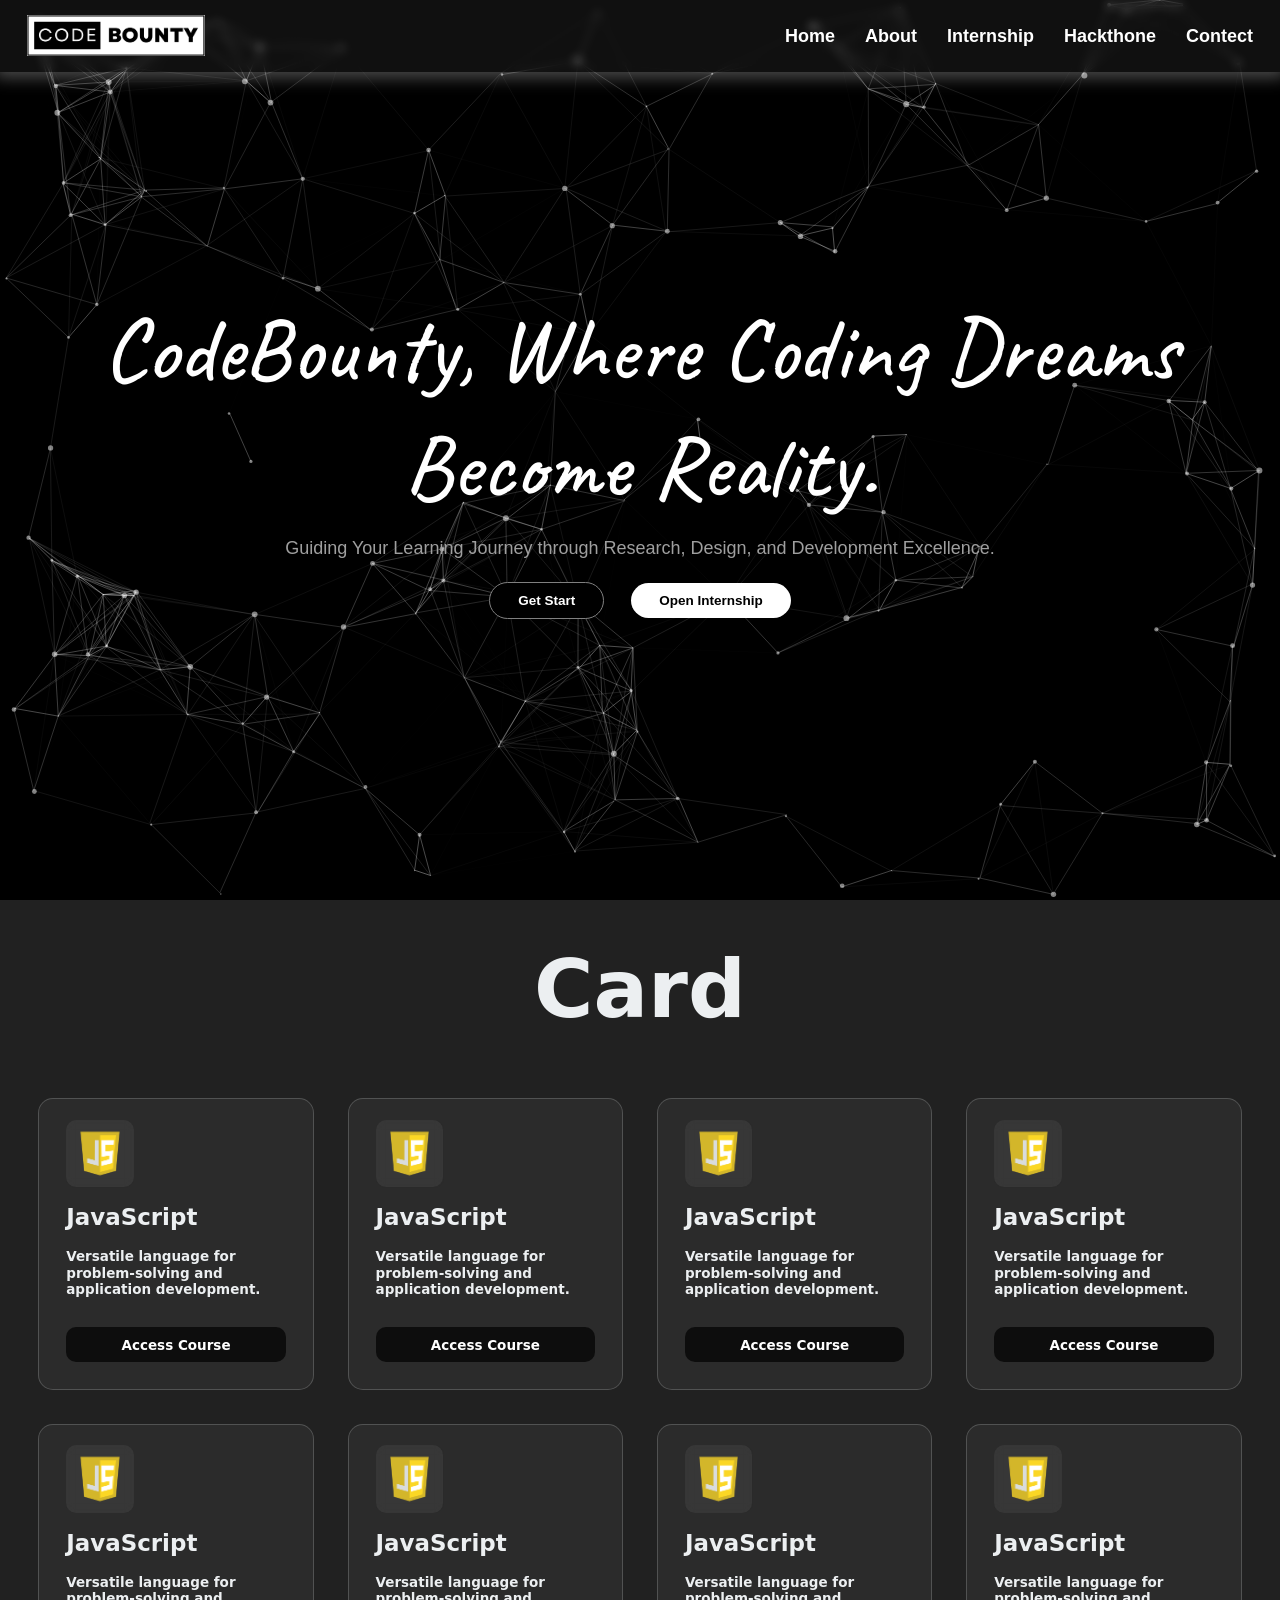
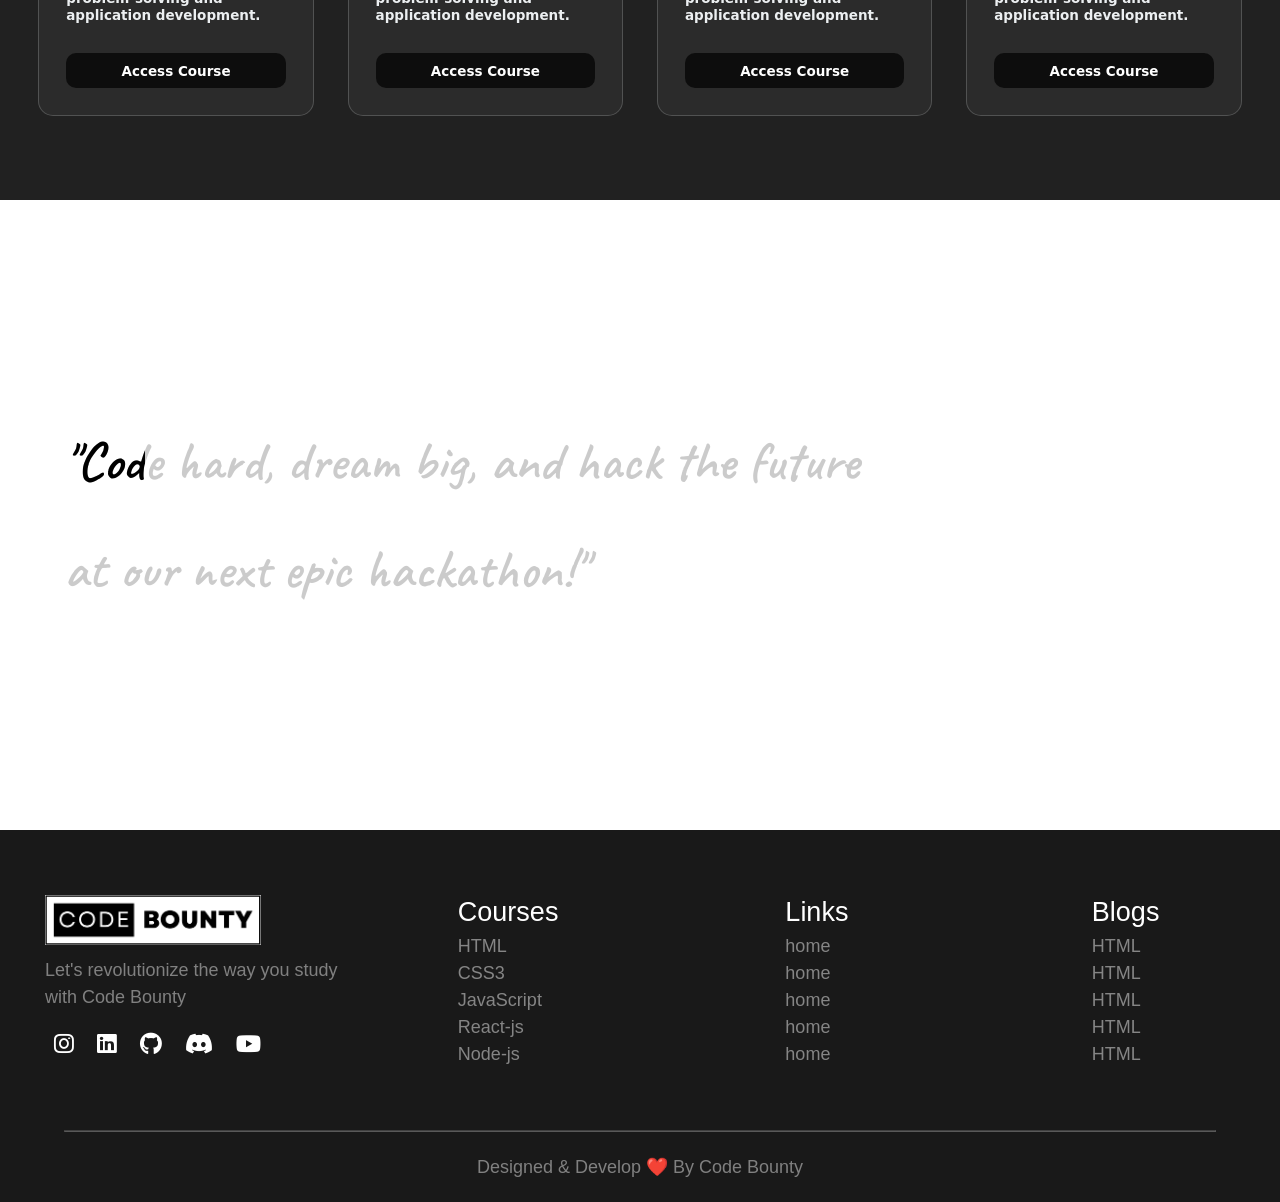
==== commit 679f1e35: "add footer" ====
--- a/index.html
+++ b/index.html
@@ -188,7 +188,73 @@
 
 
 
-
+<!-- ========== Start   FOOTER Section ========== -->
+
+<footer>
+  <div class="container grid grid-four--cols">
+    <div class="footer-1--div">
+      <div class="logo-brand">
+        <a href="index.html" class="footer-subheading"><img src="./img/logo2.png" alt="main-logo"></a>
+      </div>
+      <p class="footer-pera">Let's revolutionize the way you study with Code Bounty</p>
+      <div class="social-media">
+        <div class="social-icon">
+          <i class="fa-brands fa-instagram"></i>
+          <i class="fa-brands fa-linkedin"></i>
+          <i class="fa-brands fa-github"></i>
+          <i class="fa-brands fa-discord"></i>
+          <i class="fa-brands fa-youtube"></i>
+        </div>
+      </div>
+    </div>
+
+    <div class="footer-2--div">
+      <p class="footer-subheading"> Courses </p>
+      <ul>
+        <li> <a href="index.html"> HTML </a> </li>
+        <li> <a href="index.html"> CSS3 </a> </li>
+        <li> <a href="index.html"> JavaScript </a> </li>
+        <li> <a href="index.html"> React-js </a> </li>
+        <li> <a href="index.html"> Node-js </a> </li>
+        <!-- <li> <a href="index.html"> MongoDB </a> </li> -->
+      </ul>
+
+    </div>
+
+
+    <div class="footer-3--div">
+      <p class="footer-subheading"> Links </p>
+      <ul>
+        <li> <a href="index.html"> home </a> </li>
+        <li> <a href="index.html"> home </a> </li>
+        <li> <a href="index.html"> home </a> </li>
+        <li> <a href="index.html"> home </a> </li>
+        <li> <a href="index.html"> home </a> </li>
+      </ul>
+
+    </div>
+
+    <div class="footer-4--div">
+      <p class="footer-subheading"> Blogs </p>
+      <ul>
+        <li> <a href="index.html"> HTML </a> </li>
+        <li> <a href="index.html"> HTML </a> </li>
+        <li> <a href="index.html"> HTML </a> </li>
+        <li> <a href="index.html"> HTML </a> </li>
+        <li> <a href="index.html"> HTML </a> </li>
+      </ul>
+
+    </div>
+
+  </div>
+  <hr>
+  <div class="copy-right">
+    <p>Designed & Develop ❤️ By Code Bounty</p>
+  </div>
+</footer>
+
+
+<!-- ========== End   FOOTER Section ========== -->
 
 
 
--- a/css/style.css
+++ b/css/style.css
@@ -443,9 +443,9 @@
 }
 
 
-/* ---------END CARD CSS------------- */
-
-/* ---------START TAGLINE CSS------------- */
+/* <!-- ========== END CARD Section ========== --> */
+
+/* <!-- ========== END TAG LINE Section ========== --> */
 .tagline-section{
   width: 100%;
   /* height: 70vh; */
@@ -489,9 +489,6 @@
   font-family: "Caveat", cursive;
   font-weight: 600;
 }
-/* .text-area h3, .text-area-hover h3{
-  font-size: 3rem;
-} */
 .text-area-hover h1{
   width: 0%;
   text-wrap: nowrap;
@@ -503,11 +500,6 @@
   text-wrap: nowrap;
   overflow: hidden;
 }
-/* .text-area-hover h3{
-  width: 0%;
-  text-wrap: nowrap;
-  overflow: hidden;
-} */
 
 .hii{
   /* width: 100%; */
@@ -524,4 +516,116 @@
   /* box-shadow: 30px 0 200px 100px rgb(43, 255, 0); */
   mask: radial-gradient(400px 400px at red black, #000 1%,transparent 50%);
   /* opacity: ; */
-}+}
+/* <!-- ========== END TAG LINE Section ========== --> */
+
+
+
+
+
+
+
+
+
+/* <!-- ========== Start   FOOTER Section ========== --> */
+
+footer{
+  width: 100%;
+  background-color: #191919;
+  color: white;
+  font-size: 2rem;
+  
+}
+footer a{
+  text-decoration: none;
+  color: rgb(133, 133, 133);
+}
+footer li{
+  list-style: none;
+}
+footer .container{
+  width: 100%;
+  height: 300px;
+  padding:  0 0 0 5rem;
+}
+footer .grid{
+  display: grid;
+  place-items: center;
+}
+footer .grid-four--cols{
+  grid-template-columns: repeat(4,1fr);
+}
+ul {
+  list-style: none;
+}
+.logo-brand a img{
+  width: 70%;
+  color: white;
+  line-height: 1.5;
+}
+.footer-pera{
+  color: gray;
+  font-size: 2rem;
+  line-height: 1.5;
+}
+.social-media{
+  display: flex;
+  align-items: center;
+  margin: 1.5rem 0 0 0;
+}
+.social-media .social-icon i{
+ padding: 1rem;
+ font-size: 2.5rem;
+ transition: all 0.5s linear;
+
+}
+footer .social-icon i:first-child:hover {
+  background-color: #ff0056;
+  border-radius: 10px;
+}
+
+footer .social-icon i:nth-child(2):hover {
+  background-color: #0077B5;
+  border-radius: 10px;
+}
+
+footer .social-icon i:nth-child(3):hover {
+  background-color: black;
+  border-radius: 10px;
+}
+
+footer .social-icon i:nth-child(4):hover {
+  background-color: #5649c1;
+  border-radius: 10px;
+}
+
+footer .social-icon i:nth-child(5):hover {
+  background-color: #f90505;
+  border-radius: 10px;
+}
+.footer-subheading{
+  font-size: 3rem;
+  line-height: 1.5;
+  cursor: pointer;
+}
+footer ul li a{
+  line-height: 1.5;
+}
+
+footer hr{
+  opacity: 0.3;
+  width: 90%;
+  height: 1;
+  margin: 0 auto;
+}
+footer .copy-right{
+  color: gray;
+  width: 100%;
+  height: 70px;
+  display: flex;
+  align-items: center;
+  justify-content: center;
+  padding: 2rem;
+}
+
+/* <!-- ========== END   FOOTER Section ========== --> */
--- a/css/meadia.css
+++ b/css/meadia.css
@@ -53,10 +53,13 @@
   .hero-text-pera p {
     font-size: 1.5rem;
   }
-  .cards__inner {
+ .cards__inner {
     grid-template-columns: repeat(auto-fit, minmax(250px, 1fr));
   }
   .overlay {
+    grid-template-columns: repeat(auto-fit, minmax(250px, 1fr));
+  }
+  .grid-four--cols {
     grid-template-columns: repeat(auto-fit, minmax(250px, 1fr));
   }
 }
@@ -160,6 +163,35 @@
   .text-area-hover h2 {
     font-size: 5rem;
   }
+  footer .container{
+    padding:  0 1.5rem;
+    height: 450px;
+  }
+  footer .grid-four--cols {
+    grid-template-columns: repeat(3, minmax(33%, 1fr));
+    text-align: center;
+    
+    & .footer-1--div {
+      grid-row: 2 / 3;
+      grid-column: 1 / -1;
+      margin: 5rem 0 2rem 0;
+    }
+
+    & .footer-2--div,.footer-3--div,.footer-4--div{
+      margin-top: 5rem;
+    }
+  }
+  .logo-brand a img{
+    width: 60%;
+    color: white;
+    line-height: 1.5;
+  }
+  .social-media{
+    display: flex;
+    /* align-items: center; */
+    justify-content: center;
+    margin: 1.5rem 0 0 0;
+  }
 
 }
 
@@ -174,10 +206,9 @@
   .text-area-hover h2 {
     font-size: 4.3rem;
   }
-  /* .cards__inner {
-    display: flex;
-    flex-direction: row;
-  } */
+  .tagline{
+    height: 30vh;
+  }
 }
 
 @media (width <=580px) {
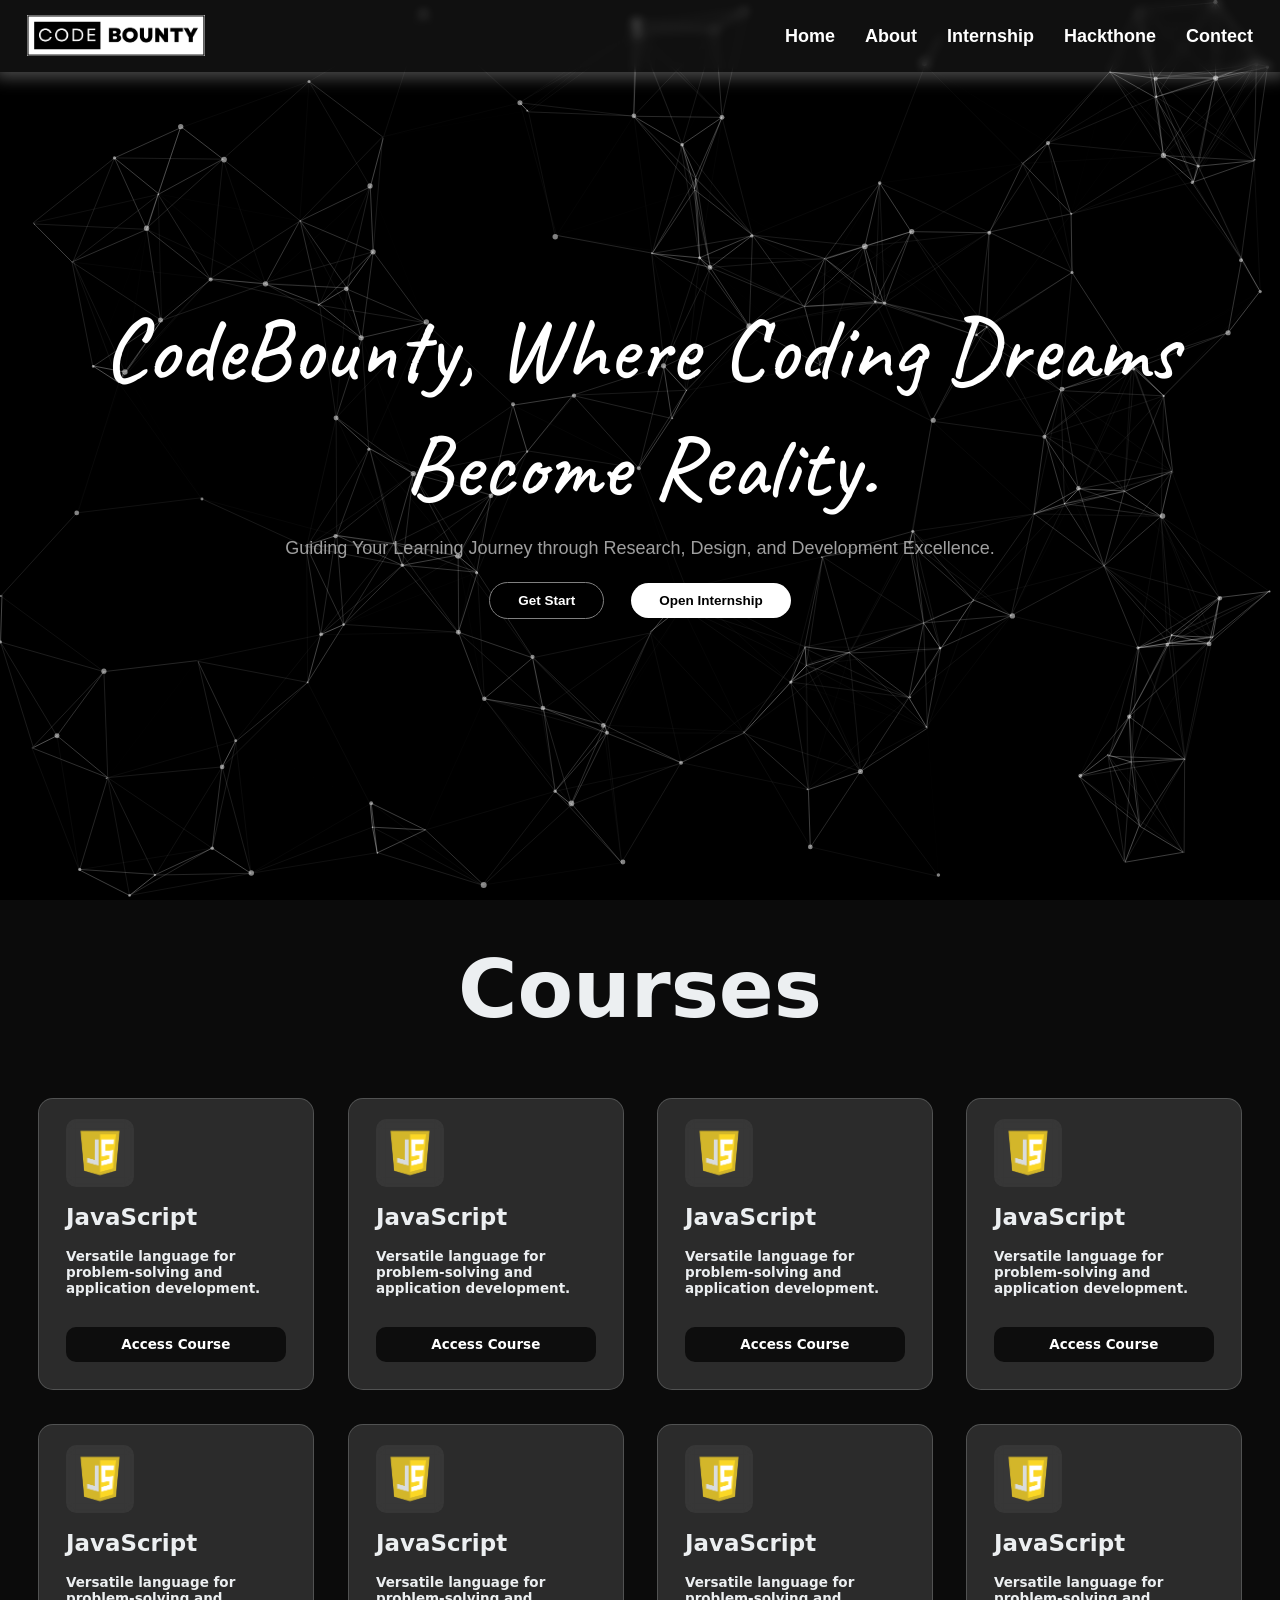
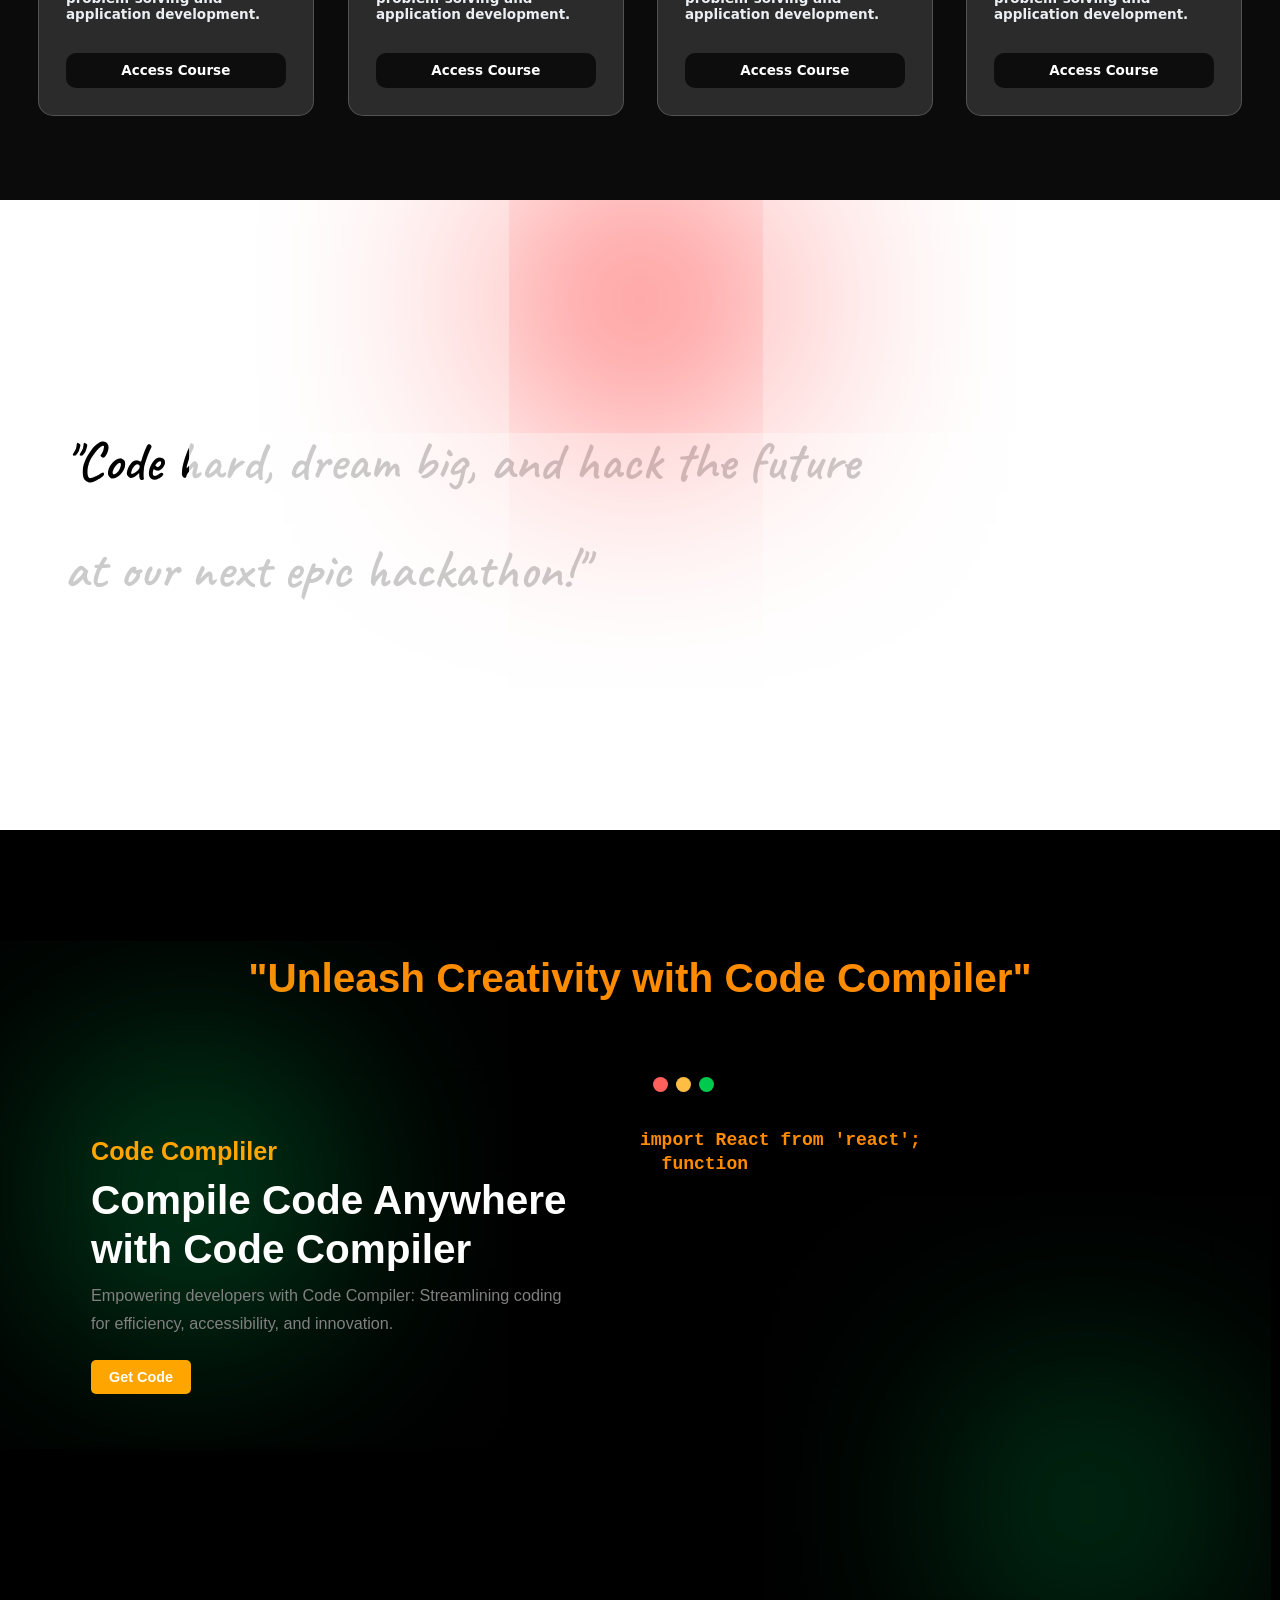
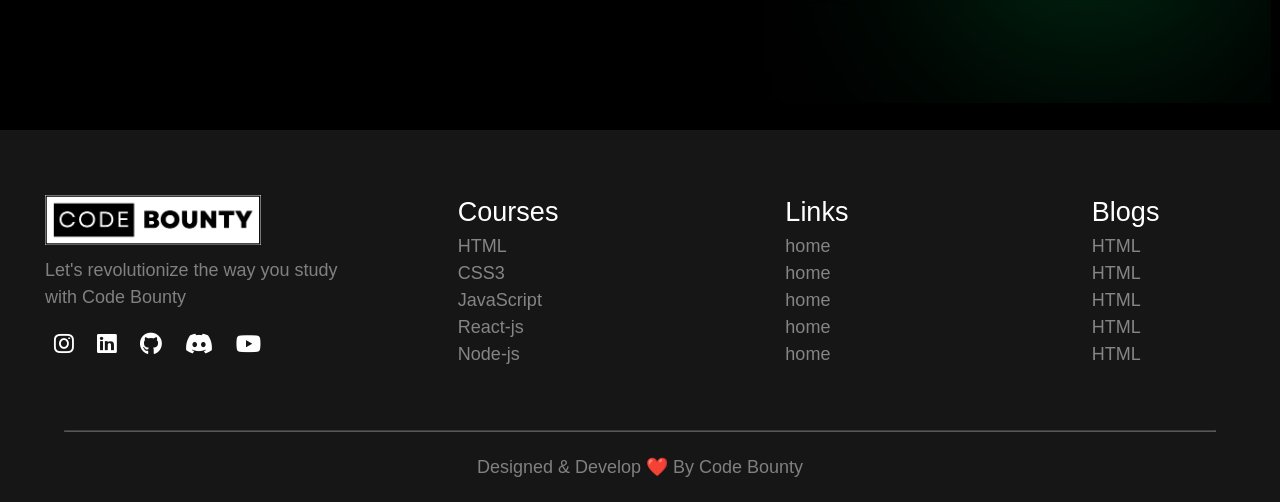
==== commit d04501f2: "add compiler file" ====
--- a/index.html
+++ b/index.html
@@ -7,14 +7,13 @@
   <title>Code Bounty</title>
   <link rel="stylesheet" href="./css/style.css">
   <link rel="stylesheet" href="./css/meadia.css">
+  <link rel="stylesheet" href="./css/utility.css">
   <link rel="stylesheet" href="https://cdnjs.cloudflare.com/ajax/libs/font-awesome/6.5.1/css/all.min.css"
     integrity="sha512-DTOQO9RWCH3ppGqcWaEA1BIZOC6xxalwEsw9c2QQeAIftl+Vegovlnee1c9QX4TctnWMn13TZye+giMm8e2LwA=="
     crossorigin="anonymous" referrerpolicy="no-referrer" />
 </head>
 
 <body>
-
-
 
   <!-- particles.js container -->
   <div id="particles-js"></div> <!-- stats - count particles -->
@@ -27,11 +26,11 @@
         <nav>
           <i class="fa-solid fa-xmark" id="close"></i>
           <ul>
-            <li><a href="#">home</a></li>
-            <li><a href="#">about</a></li>
-            <li><a href="#">internship</a></li>
-            <li><a href="#">hackthone</a></li>
-            <li><a href="#">contect</a></li>
+            <li><a href="./index.html">home</a></li>
+            <li><a href="./about.html">about</a></li>
+            <li><a href="./internship.html">internship</a></li>
+            <li><a href="./hackthone.html">hackthone</a></li>
+            <li><a href="./contect.html">contect</a></li>
           </ul>
         </nav>
       </div>
@@ -48,8 +47,8 @@
           <p>Guiding Your Learning Journey through Research, Design, and Development Excellence.</p>
         </div>
         <div class="hero-btn">
-          <a href="https://www.thecodehelp.in/">get start</a>
-          <a href="#">open internship</a>
+          <a href="./hackthone.html">get start</a>
+          <a href="./internship.html">open internship</a>
         </div>
       </div>
     </div>
@@ -60,7 +59,7 @@
 
   <section id="main-card-section">
     <main class="main flow">
-      <h1 class="main__heading">card</h1>
+      <h1 class="main__heading">Courses</h1>
       <div class="main__cards cards">
         <div class="cards__inner">
 
@@ -169,92 +168,111 @@
   </section>
   <!-- end tagline section -->
 
-
-
-
-
-
-
-
-
-
-
-
-
-
-
-
-
-
-
-
-<!-- ========== Start   FOOTER Section ========== -->
-
-<footer>
-  <div class="container grid grid-four--cols">
-    <div class="footer-1--div">
-      <div class="logo-brand">
-        <a href="index.html" class="footer-subheading"><img src="./img/logo2.png" alt="main-logo"></a>
-      </div>
-      <p class="footer-pera">Let's revolutionize the way you study with Code Bounty</p>
-      <div class="social-media">
-        <div class="social-icon">
-          <i class="fa-brands fa-instagram"></i>
-          <i class="fa-brands fa-linkedin"></i>
-          <i class="fa-brands fa-github"></i>
-          <i class="fa-brands fa-discord"></i>
-          <i class="fa-brands fa-youtube"></i>
-        </div>
-      </div>
-    </div>
-
-    <div class="footer-2--div">
-      <p class="footer-subheading"> Courses </p>
-      <ul>
-        <li> <a href="index.html"> HTML </a> </li>
-        <li> <a href="index.html"> CSS3 </a> </li>
-        <li> <a href="index.html"> JavaScript </a> </li>
-        <li> <a href="index.html"> React-js </a> </li>
-        <li> <a href="index.html"> Node-js </a> </li>
-        <!-- <li> <a href="index.html"> MongoDB </a> </li> -->
-      </ul>
-
-    </div>
-
-
-    <div class="footer-3--div">
-      <p class="footer-subheading"> Links </p>
-      <ul>
-        <li> <a href="index.html"> home </a> </li>
-        <li> <a href="index.html"> home </a> </li>
-        <li> <a href="index.html"> home </a> </li>
-        <li> <a href="index.html"> home </a> </li>
-        <li> <a href="index.html"> home </a> </li>
-      </ul>
-
-    </div>
-
-    <div class="footer-4--div">
-      <p class="footer-subheading"> Blogs </p>
-      <ul>
-        <li> <a href="index.html"> HTML </a> </li>
-        <li> <a href="index.html"> HTML </a> </li>
-        <li> <a href="index.html"> HTML </a> </li>
-        <li> <a href="index.html"> HTML </a> </li>
-        <li> <a href="index.html"> HTML </a> </li>
-      </ul>
-
-    </div>
-
-  </div>
-  <hr>
-  <div class="copy-right">
-    <p>Designed & Develop ❤️ By Code Bounty</p>
-  </div>
-</footer>
-
-
-<!-- ========== End   FOOTER Section ========== -->
+  <!-- ========== Start typewriter Section ========== -->
+  <section class="type-writer-section">
+    <div class="type-section-heading">
+      <h2>"Unleash Creativity with Code Compiler"</h2>
+    </div>
+    <span id="back-effect-1"></span>
+    <span id="back-effect-2"></span>
+    <div class="type-rider-div ">
+      <div class="type-writer-content">
+        <div class="type-rider-content-compiler">
+          <span>Code Compliler</span>
+          <h3>Compile Code Anywhere <br>with Code Compiler</h3>
+          <p>Empowering developers with Code Compiler: Streamlining coding <br>for efficiency, accessibility, and innovation.</p>
+          <div class="typerider-btn">
+            <button>Get Code</button>
+          </div>
+          
+        </div>
+      </div>
+      <div class="type-rider-card">
+        <div class="tools">
+          <div class="circle">
+            <span class="red box"></span>
+          </div>
+          <div class="circle">
+            <span class="yellow box"></span>
+          </div>
+          <div class="circle">
+            <span class="green box"></span>
+          </div>
+        </div>
+        <div class="card__content">
+          <pre id="react-code"></pre>
+        </div>
+      </div>
+    </div>
+  </section>
+
+  <!-- ========== End typerrider Section ========== -->
+  <!-- ========== Start   FOOTER Section ========== -->
+  <footer>
+    <div class="container grid grid-four--cols">
+      <div class="footer-1--div">
+        <div class="logo-brand">
+          <a href="index.html" class="footer-subheading"><img src="./img/logo2.png" alt="main-logo"></a>
+        </div>
+        <p class="footer-pera">Let's revolutionize the way you study with Code Bounty</p>
+        <div class="social-media">
+          <div class="social-icon">
+            <i class="fa-brands fa-instagram"></i>
+            <i class="fa-brands fa-linkedin"></i>
+            <i class="fa-brands fa-github"></i>
+            <i class="fa-brands fa-discord"></i>
+            <i class="fa-brands fa-youtube"></i>
+          </div>
+        </div>
+      </div>
+
+      <div class="footer-2--div">
+        <p class="footer-subheading"> Courses </p>
+        <ul>
+          <li> <a href="index.html"> HTML </a> </li>
+          <li> <a href="index.html"> CSS3 </a> </li>
+          <li> <a href="index.html"> JavaScript </a> </li>
+          <li> <a href="index.html"> React-js </a> </li>
+          <li> <a href="index.html"> Node-js </a> </li>
+          <!-- <li> <a href="index.html"> MongoDB </a> </li> -->
+        </ul>
+
+      </div>
+
+
+      <div class="footer-3--div">
+        <p class="footer-subheading"> Links </p>
+        <ul>
+          <li> <a href="index.html"> home </a> </li>
+          <li> <a href="index.html"> home </a> </li>
+          <li> <a href="index.html"> home </a> </li>
+          <li> <a href="index.html"> home </a> </li>
+          <li> <a href="index.html"> home </a> </li>
+        </ul>
+
+      </div>
+
+      <div class="footer-4--div">
+        <p class="footer-subheading"> Blogs </p>
+        <ul>
+          <li> <a href="index.html"> HTML </a> </li>
+          <li> <a href="index.html"> HTML </a> </li>
+          <li> <a href="index.html"> HTML </a> </li>
+          <li> <a href="index.html"> HTML </a> </li>
+          <li> <a href="index.html"> HTML </a> </li>
+        </ul>
+
+      </div>
+
+    </div>
+    <hr>
+    <div class="copy-right">
+      <p>Designed & Develop ❤️ By Code Bounty</p>
+    </div>
+  </footer>
+
+
+  <!-- ========== End   FOOTER Section ========== -->
 
 
 
@@ -269,6 +287,7 @@
   <!-- <script src="./js/descrambler.js"></script> -->
   <script src="./js/lenis.min.js"></script>
   <script src="./js/gsap.js"></script>
+  <script src="./js/vanilla-tilt.js"></script>
   <script src="./js/app.js"></script>
   <script src="./js/index.js"></script>
 </body>
--- a/css/style.css
+++ b/css/style.css
@@ -29,6 +29,9 @@
   min-height: 100vh;
 }
 
+header .all-contianer{
+  height: 0;
+}
 
 
 canvas {
@@ -248,7 +251,7 @@
   font-family: "League Spartan", system-ui, sans-serif;
   font-size: 1.5rem;
   line-height: 1.2;
-  background-color: #212121;
+  background-color: #0b0b0b;
   color: #ddd;
 }
 
@@ -341,7 +344,7 @@
   --lightness: 51.37%;
 }
 
-.card:nth-child(5) {
+.card:nth-child(8) {
   --hue: 291.34;
   --saturation: 95.9%;
   --lightness: 61.76%;
@@ -502,36 +505,178 @@
 }
 
 .hii{
-  /* width: 100%; */
-  /* width: 50px;
-  height: 50px; */
   position: absolute;
-  /* top: 0; */
   top: 100px;
   left: 50%;
-  /* bottom: -13rem; */
-  /* height: 30px; */
   background-color: red;
   border-radius: 50%;
-  /* box-shadow: 30px 0 200px 100px rgb(43, 255, 0); */
-  mask: radial-gradient(400px 400px at red black, #000 1%,transparent 50%);
-  /* opacity: ; */
+  box-shadow: 0 0 500px 100px red;
 }
 /* <!-- ========== END TAG LINE Section ========== --> */
 
-
-
-
-
-
-
-
+/* <!-- ========== END TYPE-WRITER Section ========== --> */
+.type-writer-section{
+  position: relative;
+  width: 100%;
+  height: 100vh;
+  background-color: black;
+  color: rgb(255, 140, 0);
+  display: flex;
+  align-items: center;
+  justify-content: center ;
+  flex-direction: column;
+  gap: 20px;
+}
+.type-section-heading{
+  font-size: 3rem;
+  padding-bottom:5rem;
+  text-align: center;
+}
+#back-effect-1{
+    position: absolute;
+    /* width: 20px ; */
+    top: 40%;
+    left: 15%;
+    background-color: red;
+    border-radius: 50%;
+    box-shadow: 0 0 5000px 70px rgb(0, 255, 115);
+}
+#back-effect-2{
+    position: absolute;
+    /* width: 20px ; */
+    bottom: 25%;
+    right: 15%;
+    background-color: red;
+    border-radius: 50%;
+    box-shadow: 0 0 5000px 60px rgb(0, 255, 115);
+}
+
+.type-rider-div{
+  width: 90%;
+  height: auto;
+  background-color: rgb(142, 142, 142);
+  background-color: transparent;
+  backdrop-filter: blur(5px);
+  color: rgb(255, 140, 0);
+  font-size: 2rem;
+  border-radius: 20px;
+  display: grid;
+  grid-template-columns: 50% 50%;
+  /* margin-bottom: 15rem; */
+}
+.type-rider-div:hover{
+  border: 1px solid gray;
+
+}
+.type-writer-content{
+  width: 100%;
+  padding: 0 2rem;
+  border-top-left-radius: 20px;
+  border-bottom-left-radius: 20px;
+}
+.type-rider-content-compiler{
+  width: 100%;
+  padding: 1rem 1rem;
+  color: white;
+  /* border: 1px solid white; */
+  display: flex;
+  margin: 5.5rem 0 0 0;
+  flex-direction: column;
+
+  & span{
+    color: orange;
+    text-transform: capitalize;
+    font-weight: 800;
+    font-size: 2.8rem;
+    line-height: 2;
+  }
+
+  & h3{
+    font-size: 4.5rem;
+    line-height: 1.2;
+  }
+
+  & p{
+    margin-top: 1rem;
+    font-size: 1.8rem;
+    line-height: 1.7;
+    color: gray;
+  }
+}
+.typerider-btn{
+  margin: 2.5rem 0;
+}
+.typerider-btn button{
+  outline: none;
+  padding: 1rem 2rem;
+  border: none;
+  border-radius: 5px;
+  font-size: 1.6rem;
+  font-weight: 600;
+  color: white;
+  background-color: orange;
+  cursor: pointer;
+}
+.typerider-btn button:hover{
+  background-color: rgb(255, 172, 18);
+}
+.type-rider-card {
+  width: 100%;
+  height: 59.8vh;
+  background-color: transparent;
+  backdrop-filter: blur(5px);
+  overflow: hidden;
+  border-top-right-radius: 20px;
+  border-bottom-right-radius: 20px;
+ }
+ 
+ .tools {
+  display: flex;
+  align-items: center;
+  padding: 9px;
+ }
+ 
+ .circle {
+  padding: 0 4px;
+ }
+ 
+ .box {
+  display: inline-block;
+  align-items: center;
+  width: 15px;
+  height: 15px;
+  padding: 1px;
+  border-radius: 50%;
+ }
+ 
+ .red {
+  background-color: #ff605c;
+ }
+ 
+ .yellow {
+  background-color: #ffbd44;
+ }
+ 
+ .green {
+  background-color: #00ca4e;
+ }
+ .card__content{
+  display: flex;
+  align-items: center;
+  font-weight: 600;
+  line-height: 1.3;
+  /* padding: 1rem; */
+ }
+ 
+
+
+/* <!-- ========== END TYPE-WRITER Section ========== --> */
 
 /* <!-- ========== Start   FOOTER Section ========== --> */
 
 footer{
   width: 100%;
-  background-color: #191919;
+  background-color: rgb(22, 22, 22);
   color: white;
   font-size: 2rem;
   
@@ -562,6 +707,7 @@
   width: 70%;
   color: white;
   line-height: 1.5;
+  border: none;
 }
 .footer-pera{
   color: gray;
--- a/css/meadia.css
+++ b/css/meadia.css
@@ -61,6 +61,24 @@
   }
   .grid-four--cols {
     grid-template-columns: repeat(auto-fit, minmax(250px, 1fr));
+  }
+  .type-rider-content-compiler{
+
+    & span{
+      font-size: 2.5rem;
+    }
+    & h3{
+      font-size: 3.8rem;
+      line-height: 1.2;
+    }
+    & p{
+      margin-top: 1rem;
+      font-size: 1.5rem;
+      line-height: 1.7;
+    }
+  }
+  .card__content{
+    font-size: 1.7rem;
   }
 }
 
@@ -192,7 +210,31 @@
     justify-content: center;
     margin: 1.5rem 0 0 0;
   }
-
+  .type-section-heading{
+    font-size: 2.5rem;
+    padding-bottom:5rem;
+    text-align: center;
+  }
+  .type-rider-content-compiler{
+
+    & span{
+      font-size: 2.5rem;
+    }
+    & h3{
+      font-size: 2.8rem;
+      line-height: 1.2;
+    }
+    & p{
+      width: 100%;
+      margin-top: 1rem;
+      font-size: 1rem;
+      line-height: 1.7;
+    }
+  }
+  .card__content{
+    font-size: 1.5rem;
+  }
+  
 }
 
 @media (width <=768px) {
@@ -208,6 +250,58 @@
   }
   .tagline{
     height: 30vh;
+  }
+  .type-writer-section{
+    height: auto;
+  }
+  .type-section-heading{
+    font-size: 2.3rem;
+    line-height: 1.5;
+    margin-top: 3rem;
+  }
+  #back-effect-1{
+    position: absolute;
+    /* width: 20px ; */
+    top: 20%;
+    left: 10%;
+    background-color: red;
+    border-radius: 50%;
+    box-shadow: 0 0 8000px 50px rgb(0, 255, 115);
+}
+#back-effect-2{
+    position: absolute;
+    /* width: 20px ; */
+    bottom: 10%;
+    right: 5%;
+    background-color: red;
+    border-radius: 50%;
+    box-shadow: 0 0 8000px 50px rgb(0, 255, 115);
+}
+  .type-rider-content-compiler{
+
+    & span{
+      font-size: 2.5rem;
+      font-weight: 800;
+    }
+    & h3{
+      font-size: 3.5rem;
+      line-height: 1.2;
+    }
+    & p{
+      margin-top: 1rem;
+      font-size: 1.3rem;
+      line-height: 1.7;
+    }
+  }
+  .card__content{
+    font-size: 1.8rem;
+    line-height: 1.5;
+    padding: 0 0 0 2rem;
+  }
+  .type-rider-div{
+    height: 80vh;
+    grid-template-columns: repeat(1,1fr);
+    gap: 3rem;
   }
 }
 
@@ -240,15 +334,27 @@
     /* text-align: center; */
     font-size: 3rem;
   }
-
-  /* .text-area h3, .text-area-hover h3{
-    font-weight: 600;
-    text-align: center;
-    font-size: rem;
-  } */
-
-  /* .cards__inner {
-    display: flex;
-    flex-direction: row;
-  } */
+  .type-section-heading{
+    font-size: 2rem;
+  }
+  .type-rider-content-compiler{
+
+    & span{
+      font-size: 2.5rem;
+      font-weight: 800;
+    }
+    & h3{
+      font-size: 3rem;
+      line-height: 1.2;
+    }
+    & p{
+      margin-top: 1rem;
+      font-size: 1.3rem;
+      line-height: 1.7;
+    }
+  }
+
+  .type-rider-div{
+    height: 80vh;
+  }
 }
--- a/css/utility.css
+++ b/css/utility.css
@@ -0,0 +1,5 @@
+.main-content{
+    display: flex;
+    align-items: center;
+    justify-content: center;
+}
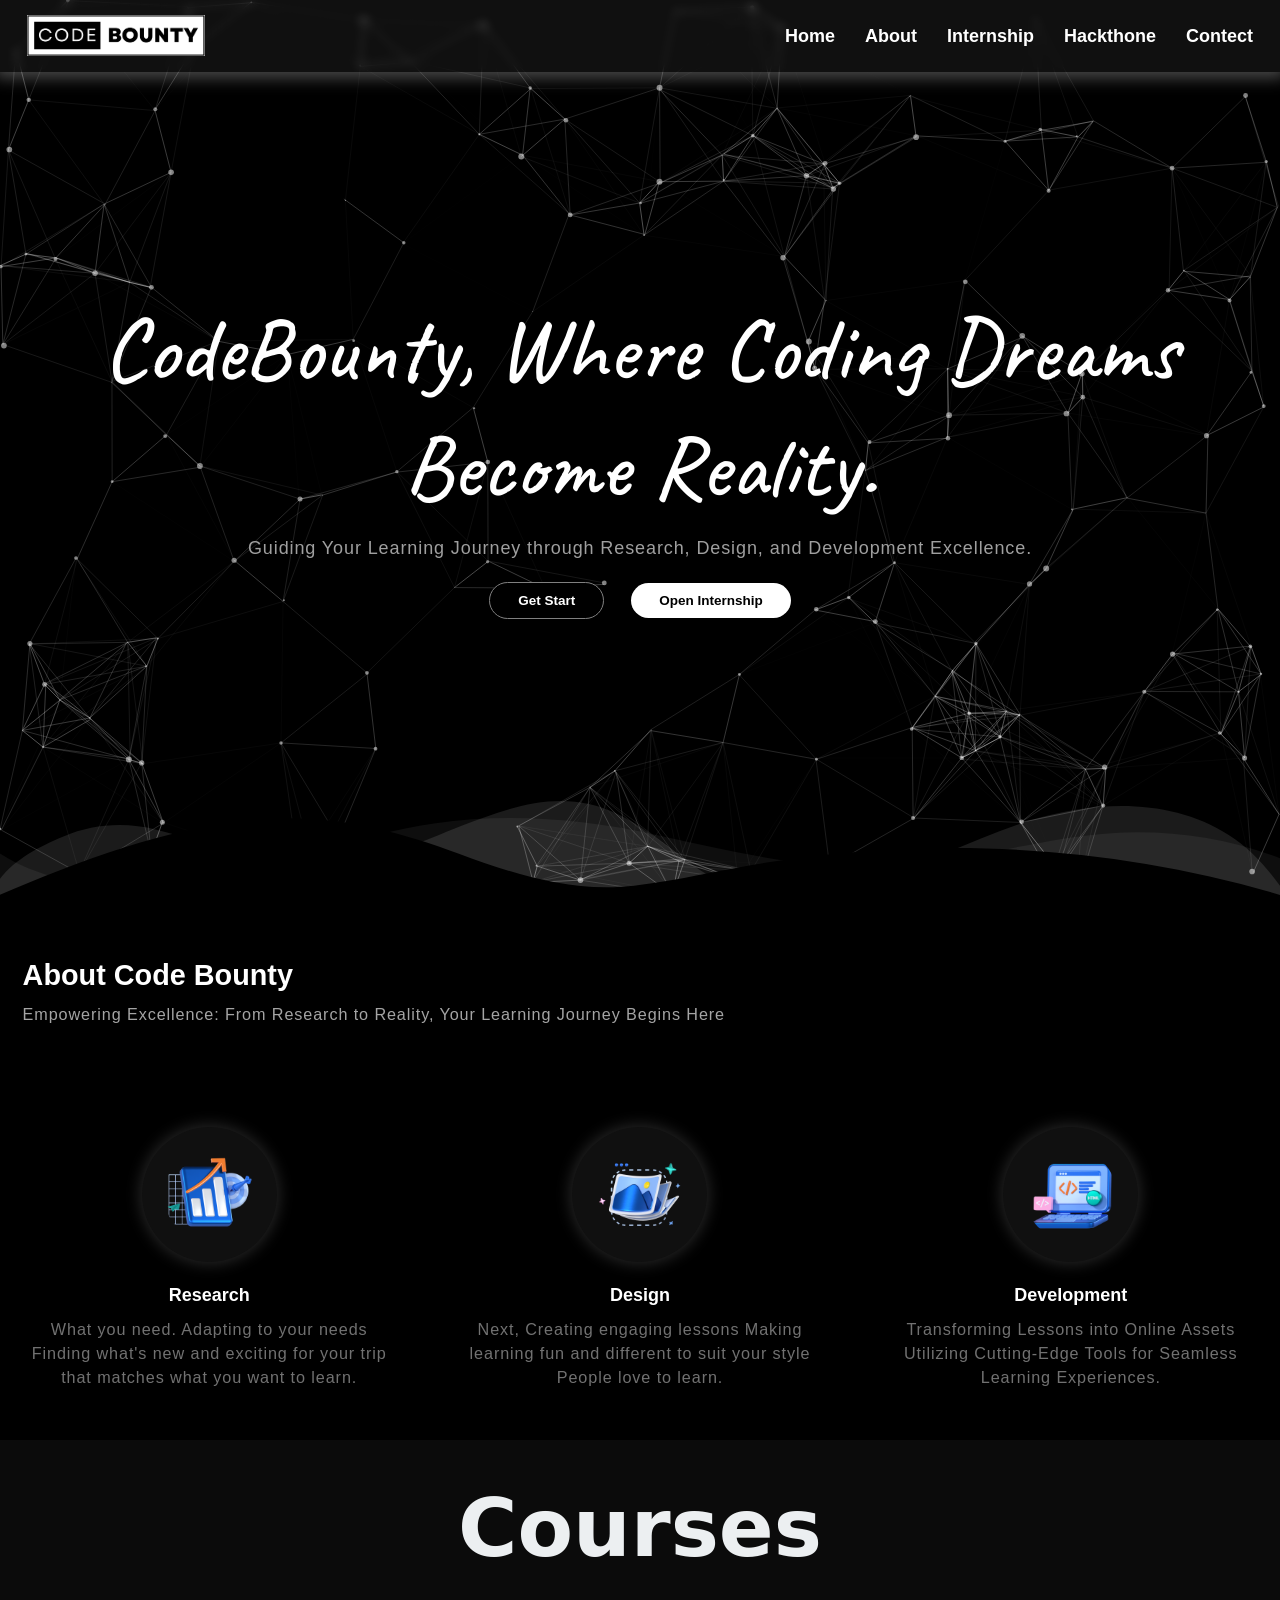
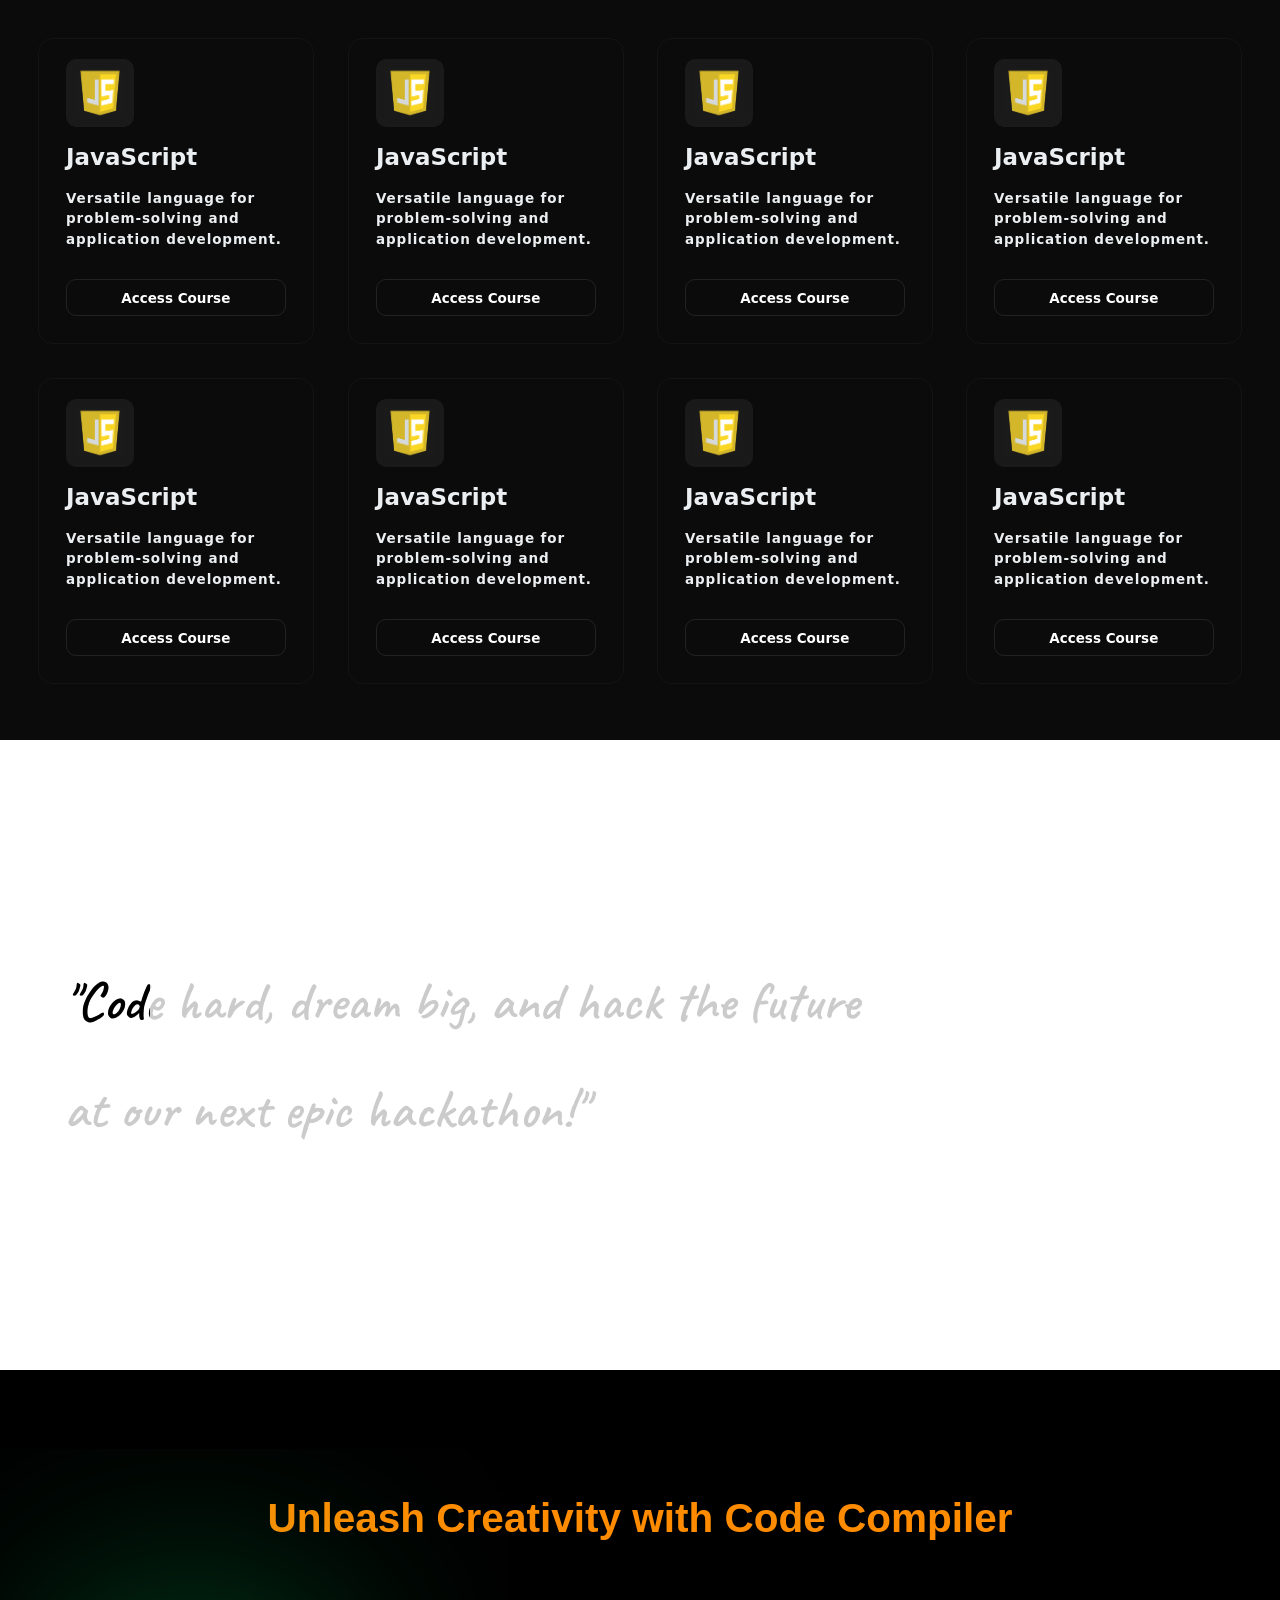
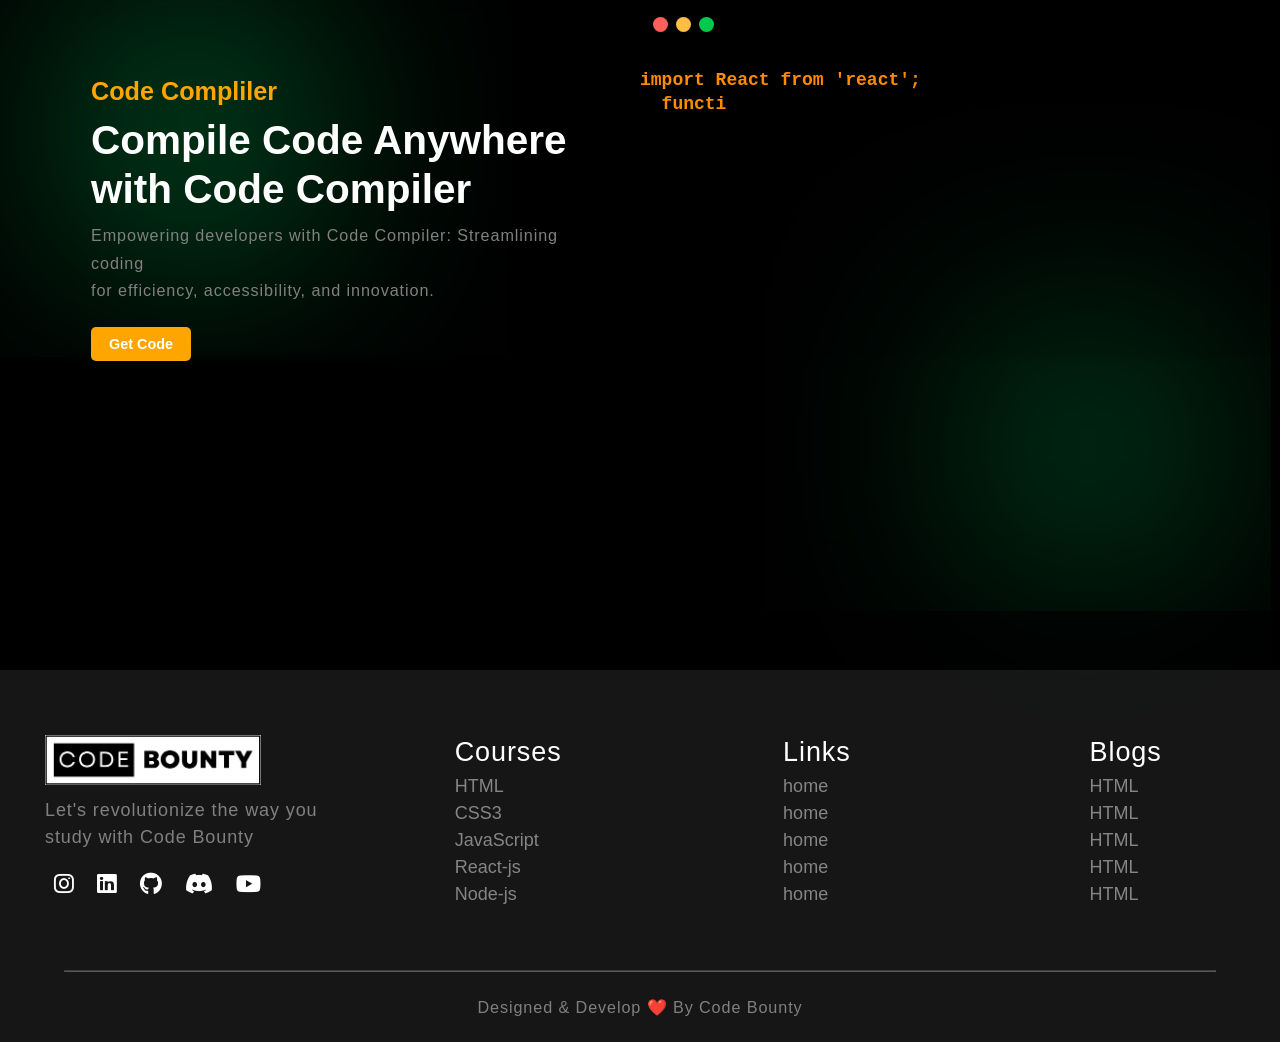
==== commit f7bb3e87: "add internship section" ====
--- a/index.html
+++ b/index.html
@@ -7,6 +7,7 @@
   <title>Code Bounty</title>
   <link rel="stylesheet" href="./css/style.css">
   <link rel="stylesheet" href="./css/meadia.css">
+  <link rel="stylesheet" href="./css/nav.css">
   <link rel="stylesheet" href="./css/utility.css">
   <link rel="stylesheet" href="https://cdnjs.cloudflare.com/ajax/libs/font-awesome/6.5.1/css/all.min.css"
     integrity="sha512-DTOQO9RWCH3ppGqcWaEA1BIZOC6xxalwEsw9c2QQeAIftl+Vegovlnee1c9QX4TctnWMn13TZye+giMm8e2LwA=="
@@ -34,12 +35,25 @@
           </ul>
         </nav>
       </div>
-      <div class="humber-manu">
-        <i class="fa-solid fa-bars" id="open" style="color: rgb(255, 255, 255);"></i>
-      </div>
-    </div>
+    </div>
+  </div>
+  <div class="humber-manu">
+    <!-- <i class="fa-solid fa-bars" id="open" style="color: rgb(255, 255, 255);"></i> -->
+    <input class="menu-icon check-manu" type="checkbox" id="menu-icon" name="menu-icon" />
+    <label for="menu-icon"></label>
+    <nav class="nav">
+      <ul class="pt-5">
+        <li><a href="./index.html">home</a></li>
+        <li><a href="./about.html">About</a></li>
+        <li><a href="./internship.html">internship</a></li>
+        <li><a href="./hackthone.html">hackthone</a></li>
+        <li><a href="./contect.html">contect</a></li>
+      </ul>
+    </nav>
   </div>
   <section>
+
+        <!-- ========== Start hero Section ========== -->
     <div class="hero-section">
       <div class="hero-text">
         <h1>CodeBounty, where coding dreams become reality.</h1>
@@ -52,7 +66,66 @@
         </div>
       </div>
     </div>
+    <div class="custom-shape-divider-bottom-1696162272">
+      <svg data-name="Layer 1" xmlns="http://www.w3.org/2000/svg" viewBox="0 0 1200 120" preserveAspectRatio="none">
+        <path
+          d="M0,0V46.29c47.79,22.2,103.59,32.17,158,28,70.36-5.37,136.33-33.31,206.8-37.5C438.64,32.43,512.34,53.67,583,72.05c69.27,18,138.3,24.88,209.4,13.08,36.15-6,69.85-17.84,104.45-29.34C989.49,25,1113-14.29,1200,52.47V0Z"
+          opacity=".25" class="shape-fill-S"></path>
+        <path
+          d="M0,0V15.81C13,36.92,27.64,56.86,47.69,72.05,99.41,111.27,165,111,224.58,91.58c31.15-10.15,60.09-26.07,89.67-39.8,40.92-19,84.73-46,130.83-49.67,36.26-2.85,70.9,9.42,98.6,31.56,31.77,25.39,62.32,62,103.63,73,40.44,10.79,81.35-6.69,119.13-24.28s75.16-39,116.92-43.05c59.73-5.85,113.28,22.88,168.9,38.84,30.2,8.66,59,6.17,87.09-7.5,22.43-10.89,48-26.93,60.65-49.24V0Z"
+          opacity=".5" class="shape-fill-S"></path>
+        <path
+          d="M0,0V5.63C149.93,59,314.09,71.32,475.83,42.57c43-7.64,84.23-20.12,127.61-26.46,59-8.63,112.48,12.24,165.56,35.4C827.93,77.22,886,95.24,951.2,90c86.53-7,172.46-45.71,248.8-84.81V0Z"
+          class="shape-fill-"></path>
+      </svg>
+    </div>
   </section>
+
+    <!-- ========== end hero Section ========== -->
+    <!-- ========== Start about Section ========== -->
+
+    <section class="section-about">
+      <div class="about-container">
+        <h2 class="section-common-heading-about">About Code Bounty</h2>
+        <p class="section-common-subheading-about">
+          Empowering Excellence: From Research to Reality, Your Learning Journey Begins Here
+        </p>
+      </div>
+
+      <div class="about-container grid grid-three--cols">
+        <div class="about-div">
+          <div class="icon">
+            <img src="img/research.png" alt="Code Bounty research team" />
+          </div>
+          <h3 class="section-common--title">Research</h3>
+          <p class="section-common--about-pera">
+            What you need. Adapting to your needs Finding what's new and exciting for your trip that matches what you want to learn.
+          </p>
+        </div>
+
+        <div class="about-div">
+          <div class="icon">
+            <img src="img/design.png" alt="Code Bounty research team" />
+          </div>
+          <h3 class="section-common--title">Design</h3>
+          <p class="section-common--about-pera">
+            Next, Creating engaging lessons Making learning fun and different to suit your style People love to learn.
+          </p>
+        </div>
+
+        <div class="about-div">
+          <div class="icon">
+            <img src="img/Coding.png" alt="Code Bounty research team" />
+          </div>
+          <h3 class="section-common--title">Development</h3>
+          <p class="section-common--about-pera">
+            Transforming Lessons into Online Assets Utilizing Cutting-Edge Tools for Seamless Learning Experiences.
+          </p>
+        </div>
+      </div>
+    </section>
+
+    <!-- ========== End about Section ========== -->
 
 
   <!-- start card section -->
@@ -162,7 +235,7 @@
         <h1>"Code hard, dream big, and hack the future</h1>
         <h2>at our next epic hackathon!"</h2>
       </div>
-      <span class="hii">
+      <!-- <span class="hii"> -->
       </span>
     </div>
   </section>
@@ -171,7 +244,7 @@
   <!-- ========== Start typewriter Section ========== -->
   <section class="type-writer-section">
     <div class="type-section-heading">
-      <h2>"Unleash Creativity with Code Compiler"</h2>
+      <h2>Unleash Creativity with Code Compiler</h2>
     </div>
     <span id="back-effect-1"></span>
     <span id="back-effect-2"></span>
@@ -180,11 +253,12 @@
         <div class="type-rider-content-compiler">
           <span>Code Compliler</span>
           <h3>Compile Code Anywhere <br>with Code Compiler</h3>
-          <p>Empowering developers with Code Compiler: Streamlining coding <br>for efficiency, accessibility, and innovation.</p>
+          <p>Empowering developers with Code Compiler: Streamlining coding <br>for efficiency, accessibility, and
+            innovation.</p>
           <div class="typerider-btn">
-            <button>Get Code</button>
-          </div>
-          
+            <button src="./internship.html">Get Code</button>
+          </div>
+
         </div>
       </div>
       <div class="type-rider-card">
--- a/css/style.css
+++ b/css/style.css
@@ -99,7 +99,6 @@
   height: 100vh;
   z-index: 5;
   overflow: hidden;
-  /* background-color: rgba(255, 255, 255, 0.132); */
 }
 
 .nav-bar {
@@ -126,7 +125,7 @@
   width: 40%;
 }
 
-nav ul {
+ nav ul {
   display: flex;
   align-items: center;
   justify-content: center;
@@ -147,8 +146,33 @@
 
 #close,.humber-manu{
   display: none;
-}
-
+} 
+.custom-shape-divider-bottom-1696162272 {
+
+  position: absolute;
+  bottom: 0;
+  left: 0;
+  width: 100%;
+  overflow: hidden;
+  line-height: 0;
+  transform: rotate(180deg);
+  /* border: 1px solid red; */
+  /* z-index: 1; */
+}
+
+.custom-shape-divider-bottom-1696162272 svg {
+  position: relative;
+  display: block;
+  width: calc(100% + 1.3px);
+  height: 12rem;
+}
+
+.custom-shape-divider-bottom-1696162272 .shape-fill-S {
+  fill: #ffffff36;
+}
+.custom-shape-divider-bottom-1696162272 .shape-fill {
+  fill: #000000;
+}
 .hero-section {
   position: absolute;
   /* position: relative; */
@@ -241,6 +265,146 @@
   }
 }
 
+/***** about Section *****/
+
+.about-container {
+  max-width: 142rem;
+  margin: 0 auto;
+  padding: 5.6rem 2.4rem;
+}
+.section-about{
+  background-color: black;
+}
+.section-about .grid {
+  gap: 6.4rem;
+}
+
+.grid-three--cols {
+  grid-template-columns: repeat(3, 1fr);
+}
+
+.section-about .about-div {
+  text-align: center;
+}
+
+.section-about img {
+  padding: 2.4rem;
+  background-color: var(--supporting-color);
+  width: 15rem;
+  height: auto;
+  border-radius: 50%;
+  -webkit-border-radius: 50%;
+  -moz-border-radius: 50%;
+  -ms-border-radius: 50%;
+  -o-border-radius: 50%;
+  background-color: rgb(171 171 171 / 9%);
+  backdrop-filter: blur(5px);
+  box-shadow: 0 0 15px 2px rgba(255, 255, 255, 0.151);
+  transition: all 0.3s linear;
+  -webkit-transition: all 0.3s linear;
+  -moz-transition: all 0.3s linear;
+  -ms-transition: all 0.3s linear;
+  -o-transition: all 0.3s linear;
+}
+
+.icon:hover>img {
+  transform: rotate(360deg);
+  -webkit-transform: rotate(360deg);
+  -moz-transform: rotate(360deg);
+  -ms-transform: rotate(360deg);
+  -o-transform: rotate(360deg);
+  /* rotate: 360deg; */
+  /* background: linear-gradient(to right, #0575e6, #021b79); */
+}
+
+/***** End about Section *****/
+
+/***** course Section *****/
+
+.grid-four--cols {
+  grid-template-columns: repeat(4, 1fr);
+}
+.course-container {
+  max-width: 142rem;
+  margin: 0 auto;
+  padding: 5.6rem 2.4rem;
+}
+
+.section-course {
+  background-color: var(--backgraound-color);
+}
+
+.section-course .grid {
+  gap: 3.2rem;
+}
+
+.section-course .course-div {
+  padding: 3.2rem;
+  cursor: pointer;
+}
+
+.section-course .course-div:hover {
+  background-color: rgb(4, 4, 4);
+  box-shadow: rgba(100, 100, 111, 0.2) 0px 7px 29px 0px;;
+}
+.course-div:nth-child(1) .icon .fa-solid {
+  color: #edff50;
+  /* background-color: #f6dfce; */
+  background-color: rgb(171 171 171 / 9%);
+  backdrop-filter: blur(5px);
+  box-shadow: 0 0 15px 2px rgba(255, 255, 255, 0.151);
+}
+
+.course-div:nth-child(2) .icon .fa-solid {
+  color: #68bf9b;
+  /* background-color: #e7f6ef; */
+  background-color: rgb(171 171 171 / 9%);
+  backdrop-filter: blur(5px);
+  box-shadow: 0 0 15px 2px rgba(255, 255, 255, 0.151);
+}
+
+.course-div:nth-child(3) .icon .fa-solid {
+  color: #ff8b52;
+  /* background-color: #fbebe8; */
+  background-color: rgb(171 171 171 / 9%);
+  backdrop-filter: blur(5px);
+  box-shadow: 0 0 15px 2px rgba(255, 255, 255, 0.151);
+}
+
+.course-div:nth-child(4) .icon .fa-solid {
+  color: #357474;
+  /* background-color: #ccf7f7; */
+  background-color: rgb(171 171 171 / 9%);
+  backdrop-filter: blur(5px);
+  box-shadow: 0 0 15px 2px rgba(255, 255, 255, 0.151);
+}
+
+.course-div:nth-child(5) .icon .fa-solid {
+  color: #d988b9;
+  /* background-color: rgb(247, 223, 238); */
+  background-color: rgb(171 171 171 / 9%);
+  backdrop-filter: blur(5px);
+  box-shadow: 0 0 15px 2px rgba(255, 255, 255, 0.151);
+}
+
+.course-div:nth-child(6) .icon .fa-solid {
+  color: #b37e44;
+  /* background-color: #f6dfce; */
+  background-color: rgb(171 171 171 / 9%);
+  backdrop-filter: blur(5px);
+  box-shadow: 0 0 15px 2px rgba(255, 255, 255, 0.151);
+}
+
+.course-div:nth-child(7) .icon .fa-solid {
+  color: #14a34f;
+  /* background-color: #dce9fa; */
+  background-color: rgb(171 171 171 / 9%);
+  backdrop-filter: blur(5px);
+  box-shadow: 0 0 15px 2px rgba(255, 255, 255, 0.151);
+}
+
+/***** End course Section *****/
+
 /* ---------START CARD CSS------------- */
 
 #main-card-section {
@@ -300,8 +464,8 @@
   align-items: start;
   gap: 1.25em;
   color: #eceff1;
-  background-color: #2b2b2b;
-  border: 1px solid #eceff133;
+  /* background-color: #2b2b2b; */
+  border: 0.5px solid #eaebec0a;
   border-radius: 15px;
 }
 
@@ -391,7 +555,8 @@
   text-align: center;
   text-decoration: none;
   color: #fff;
-  background-color: #0d0d0d;
+  /* background-color: #0d0d0d; */
+  border: 1px solid #eaebec1b;
   padding: 0.7em;
   border-radius: 10px;
   font-size: 1.5rem;
@@ -425,6 +590,8 @@
   background-color: hsla(var(--hsl), 0.15);
   border-color: hsla(var(--hsl), 1);
   box-shadow: 0 0 0 1px inset hsl(var(--hsl));
+  /* box-shadow: 0 1px 15px 5px rgba(195, 47, 47, 0.288); */
+
 }
 
 .overlay .cta {
@@ -442,7 +609,7 @@
 
 :not(.overlay) > .card:hover {
   --lightness: 95%;
-  background: hsla(var(--hsl), 0.1);
+  /* background: hsla(var(--hsl), 0.1); */
 }
 
 
@@ -672,6 +839,65 @@
 
 /* <!-- ========== END TYPE-WRITER Section ========== --> */
 
+/***** actual contact page Section *****/
+
+.contect-container {
+  max-width: 142rem;
+  margin: 0 auto;
+  padding: 5.6rem 2.4rem;
+}
+.grid-two--cols {
+  grid-template-columns: repeat(2, 1fr);
+}
+
+.section-contact {
+  & .grid {
+    align-items: center;
+    gap: 6.4rem;
+  }
+}
+
+.mb-3 {
+  margin-bottom: 3.2rem;
+}
+
+label {
+  display: block;
+  text-transform: capitalize;
+}
+
+.contact-content .grid {
+  gap: 6.4rem;
+}
+
+input,
+textarea {
+  width: 100%;
+  padding: 1.4rem 2.4rem;
+  font-size: 1.7rem;
+  letter-spacing: 0.1rem;
+}
+
+::placeholder {
+  font-size: 1.6rem;
+  letter-spacing: 0.1rem;
+}
+
+.btn-submit {
+  font-size: 1.8rem;
+  border: none;
+  text-transform: capitalize;
+}
+
+input:focus-visible,
+textarea:focus-visible {
+  outline: 0.1rem solid #003b99;
+}
+
+/***** End actual contact page Section *****/
+
+
+
 /* <!-- ========== Start   FOOTER Section ========== --> */
 
 footer{
@@ -750,6 +976,7 @@
   border-radius: 10px;
 }
 .footer-subheading{
+  color: white;
   font-size: 3rem;
   line-height: 1.5;
   cursor: pointer;
--- a/css/meadia.css
+++ b/css/meadia.css
@@ -2,6 +2,10 @@
   html {
     font-size: 56.25%;
     /* 1rem = 9px  */
+  }
+  :is(.section-about,
+  .section-course) .grid {
+    gap: 6.4rem;
   }
 
   .hero-text-pera p {
@@ -103,22 +107,7 @@
   }
 
   .mobile-nav {
-    position: absolute;
-    right: -100%;
-    top: 0;
-    /* background-color: rgb(255, 255, 255); */
-    background-color: rgb(0, 0, 0);
-    backdrop-filter: blur(50px);
-    box-shadow: -10px 0 10px rgba(0, 0, 0, 0.1);
-    /* position: fixed; */
-    width: 325px;
-    height: 100vh;
-    z-index: 10000;
-    display: flex;
-    align-items: center;
-    justify-content: center;
-    flex-direction: column;
-    transition: all 0.3s;
+    display: none;
   }
 
   nav {
@@ -156,6 +145,7 @@
     font-size: 3.5rem;
   }
 
+
   .hero-section {
 
     & .hero-text {
@@ -170,6 +160,14 @@
 
   .hero-text-pera p {
     font-size: 1rem;
+  }
+
+  .section-about .about-div {
+    text-align: left;
+  }
+  .section-about img{
+    width: 13rem;
+    height: auto;
   }
 
   .text-area h1,
@@ -239,6 +237,17 @@
 
 @media (width <=768px) {
 
+  .grid-two--cols,
+  .grid-three--cols{
+    grid-template-columns: repeat(1,1fr);
+  }
+  .contect-container {
+    padding: 5.6rem 2.4rem 1rem 2.4rem;
+  }
+
+  .contact-title {
+    font-size: 2.4rem;
+  }
   .text-area h1,
   .text-area-hover h1 {
     font-size: 4.3rem;
@@ -266,7 +275,7 @@
     left: 10%;
     background-color: red;
     border-radius: 50%;
-    box-shadow: 0 0 8000px 50px rgb(0, 255, 115);
+    box-shadow: 0 0 8000px 30px rgb(0, 255, 115);
 }
 #back-effect-2{
     position: absolute;
@@ -275,7 +284,7 @@
     right: 5%;
     background-color: red;
     border-radius: 50%;
-    box-shadow: 0 0 8000px 50px rgb(0, 255, 115);
+    box-shadow: 0 0 8000px 30px rgb(0, 255, 115);
 }
   .type-rider-content-compiler{
 
--- a/css/nav.css
+++ b/css/nav.css
@@ -0,0 +1,300 @@
+.menu-icon:checked+label,
+.menu-icon:not(:checked)+label {
+  position: absolute;
+  top: 22px;
+  right: 75px;
+  display: block;
+  width: 30px;
+  height: 30px;
+  padding: 0;
+  margin: 0;
+  cursor: pointer;
+  z-index: 10;
+}
+.check-manu{
+  position: absolute;
+  top: 0;
+  right: 100%;
+}
+
+.menu-icon:checked+label:before,
+.menu-icon:not(:checked)+label:before {
+  position: absolute;
+  content: '';
+  display: block;
+  width: 30px;
+  height: 20px;
+  z-index: 20;
+  top: 0;
+  left: 0;
+  border-top: 2px solid #ececee;
+  border-bottom: 2px solid #ececee;
+  transition: border-width 100ms 1500ms ease,
+    top 100ms 1600ms cubic-bezier(0.23, 1, 0.32, 1),
+    height 100ms 1600ms cubic-bezier(0.23, 1, 0.32, 1),
+    background-color 200ms ease,
+    transform 200ms cubic-bezier(0.23, 1, 0.32, 1);
+}
+
+.menu-icon:checked+label:after,
+.menu-icon:not(:checked)+label:after {
+  position: absolute;
+  content: '';
+  display: block;
+  width: 22px;
+  height: 2px;
+  z-index: 20;
+  top: 10px;
+  right: 4px;
+  background-color: #ececee;
+  margin-top: -1px;
+  transition: width 100ms 1750ms ease,
+    right 100ms 1750ms ease,
+    margin-top 100ms ease,
+    transform 200ms cubic-bezier(0.23, 1, 0.32, 1);
+}
+
+.menu-icon:checked+label:before {
+  top: 10px;
+  transform: rotate(45deg);
+  height: 2px;
+  background-color: #ececee;
+  border-width: 0;
+  transition: border-width 100ms 340ms ease,
+    top 100ms 300ms cubic-bezier(0.23, 1, 0.32, 1),
+    height 100ms 300ms cubic-bezier(0.23, 1, 0.32, 1),
+    background-color 200ms 500ms ease,
+    transform 200ms 1700ms cubic-bezier(0.23, 1, 0.32, 1);
+}
+
+.menu-icon:checked+label:after {
+  width: 30px;
+  margin-top: 0;
+  right: 0;
+  transform: rotate(-45deg);
+  transition: width 100ms ease,
+    right 100ms ease,
+    margin-top 100ms 500ms ease,
+    transform 200ms 1700ms cubic-bezier(0.23, 1, 0.32, 1);
+}
+
+.nav {
+  position: absolute;
+  top: 3px;
+  right: 50px;
+  display: block;
+  width: 60px;
+  height: 60px;
+  padding: 0;
+  margin: 0;
+  z-index: 9;
+  overflow: hidden;
+  box-shadow: 0 8px 30px 0 rgba(0, 0, 0, 0.3);
+  /* background-color: #353746; */
+  background-color: #262727;
+  animation: border-transform 7s linear infinite;
+  transition: top 350ms 1100ms cubic-bezier(0.23, 1, 0.32, 1),
+    right 350ms 1100ms cubic-bezier(0.23, 1, 0.32, 1),
+    transform 250ms 1100ms ease,
+    width 650ms 400ms cubic-bezier(0.23, 1, 0.32, 1),
+    height 650ms 400ms cubic-bezier(0.23, 1, 0.32, 1);
+}
+
+@keyframes border-transform {
+
+  0%,
+  100% {
+    border-radius: 63% 37% 54% 46% / 55% 48% 52% 45%;
+  }
+
+  14% {
+    border-radius: 40% 60% 54% 46% / 49% 60% 40% 51%;
+  }
+
+  28% {
+    border-radius: 54% 46% 38% 62% / 49% 70% 30% 51%;
+  }
+
+  42% {
+    border-radius: 61% 39% 55% 45% / 61% 38% 62% 39%;
+  }
+
+  56% {
+    border-radius: 61% 39% 67% 33% / 70% 50% 50% 30%;
+  }
+
+  70% {
+    border-radius: 50% 50% 34% 66% / 56% 68% 32% 44%;
+  }
+
+  84% {
+    border-radius: 46% 54% 50% 50% / 35% 61% 39% 65%;
+  }
+}
+
+.menu-icon:checked~.nav {
+  animation-play-state: paused;
+  top: 50%;
+  right: 50%;
+  transform: translate(50%, -50%);
+  width: 200%;
+  height: 200%;
+  transition: top 350ms 700ms cubic-bezier(0.23, 1, 0.32, 1),
+    right 350ms 700ms cubic-bezier(0.23, 1, 0.32, 1),
+    transform 250ms 700ms ease,
+    width 750ms 1000ms cubic-bezier(0.23, 1, 0.32, 1),
+    height 750ms 1000ms cubic-bezier(0.23, 1, 0.32, 1);
+}
+
+.nav ul {
+  position: absolute;
+  top: 50%;
+  left: 0;
+  display: block;
+  width: 100%;
+  padding: 0;
+  margin: 0;
+  z-index: 6;
+  text-align: center;
+  transform: translateY(-50%);
+  list-style: none;
+}
+
+.nav ul li {
+  position: relative;
+  display: block;
+  width: 100%;
+  padding: 0;
+  margin: 10px 0;
+  text-align: center;
+  list-style: none;
+  pointer-events: none;
+  opacity: 0;
+  visibility: hidden;
+  transform: translateY(30px);
+  transition: all 250ms linear;
+}
+
+.nav ul li:nth-child(1) {
+  transition-delay: 200ms;
+}
+
+.nav ul li:nth-child(2) {
+  transition-delay: 150ms;
+}
+
+.nav ul li:nth-child(3) {
+  transition-delay: 100ms;
+}
+
+.nav ul li:nth-child(4) {
+  transition-delay: 50ms;
+}
+
+.nav ul li a {
+  font-family: 'Montserrat', sans-serif;
+  font-size: 7vh;
+  text-transform: uppercase;
+  line-height: 1.2;
+  font-weight: 800;
+  display: inline-block;
+  position: relative;
+  color: #ffffff;
+  transition: all 250ms linear;
+}
+
+.nav ul li a:hover {
+  text-decoration: none;
+  color: #ffffff;
+}
+
+.nav ul li a:after {
+  display: block;
+  position: absolute;
+  top: 50%;
+  content: '';
+  height: 1vh;
+  margin-top: -1vh;
+  width: 0;
+  left: 0;
+  background-color: #ffffff;
+  /* opacity: 0.8; */
+  transition: width 250ms linear;
+}
+
+.nav ul li a:hover:after {
+  width: 100%;
+}
+
+
+.menu-icon:checked~.nav ul li {
+  pointer-events: auto;
+  visibility: visible;
+  opacity: 1;
+  transform: translateY(0);
+  transition: opacity 350ms ease,
+    transform 250ms ease;
+}
+
+.menu-icon:checked~.nav ul li:nth-child(1) {
+  transition-delay: 1400ms;
+}
+
+.menu-icon:checked~.nav ul li:nth-child(2) {
+  transition-delay: 1480ms;
+}
+
+.menu-icon:checked~.nav ul li:nth-child(3) {
+  transition-delay: 1560ms;
+}
+
+.menu-icon:checked~.nav ul li:nth-child(4) {
+  transition-delay: 1640ms;
+}
+
+
+
+.logo {
+  position: absolute;
+  top: 40px;
+  left: 50px;
+  display: block;
+  z-index: 11;
+  transition: all 250ms linear;
+}
+
+.logo img {
+  height: 76px;
+  width: auto;
+  display: block;
+}
+
+
+
+@media screen and (max-width: 991px) {
+
+
+  
+
+  .menu-icon:checked+label,
+  .menu-icon:not(:checked)+label {
+    right: 46px;
+  }
+
+  .logo {
+    left: 30px;
+  }
+
+  .nav {
+    right: 30px;
+  }
+
+
+
+  .nav ul li a {
+    font-size: 8vh;
+  }
+}
+
+
+
--- a/css/utility.css
+++ b/css/utility.css
@@ -1,5 +1,111 @@
+:is(.section-course) .container,
+  .instructor-containter:first-child{
+  padding: 6.4rem 2.4rem 2.4rem 2.4rem;
+}
+.fa-solid {
+  padding: 2.4rem;
+  background-color: #ebf3fe1d;
+  font-size: 2.4rem;
+  border-radius: 50%;
+  -webkit-border-radius: 50%;
+  -moz-border-radius: 50%;
+  -ms-border-radius: 50%;
+  -o-border-radius: 50%;
+  color: #003b99;
+}
 .main-content{
     display: flex;
     align-items: center;
     justify-content: center;
-}+}
+.section-contact{
+    background-color: black;
+}
+.all-container{
+    background-color: rgb(0, 0, 0);
+  backdrop-filter: blur(50px);
+  box-shadow: 0 1px 15px 5px rgba(255, 255, 255, 0.288);
+}
+.grid {
+    display: grid;
+  }
+  .section-common-subheading{
+    color: rgb(164, 164, 164);
+    font-weight: 400;
+  }
+  .section-common--course-pera,
+  .section-common-subheading-about{
+    color: rgb(164, 164, 164);
+    font-weight: 400;
+  }
+  
+
+  .section-common-heading {
+    color: white;
+    font-size: 3.2rem;
+    font-weight: 700;
+    text-transform: capitalize;
+  }
+  .section-common-heading-course,
+  .section-common-heading-about{
+    color: rgb(255, 255, 255);
+    font-size: 3.2rem;
+    font-weight: 700;
+    line-height: 1.8;
+    text-transform: capitalize;
+  }
+  .section-common-heading {
+    color: rgb(255, 255, 255);
+  }
+  .section-common--title-course{
+    font-size: 2rem;
+    color: rgb(222, 222, 222);
+    font-weight: 00;
+    margin: 2.4rem 0 1.2rem 0;
+  }
+  .section-common--title {
+    font-size: 2rem;
+
+    color: white;
+    margin: 2.4rem 0 1.2rem 0;
+  }
+  .section-common--about-pera{
+    color: rgb(113, 113, 113);
+  }
+  p,
+  label {
+    /* font-family: "Urbanist", sans-serif; */
+    font-size: 1.8rem;
+    letter-spacing: 0.1rem;
+    font-weight: 400;
+    line-height: 1.5;
+  }
+  label{
+    color: #ffffff;
+  }
+.btn {
+    display: inline-block;
+    padding: 1.2rem 3.2rem;
+    background-color: blue;
+    color: white;
+    border-radius: 0.6rem;
+    -webkit-border-radius: 0.6rem;
+    -moz-border-radius: 0.6rem;
+    -ms-border-radius: 0.6rem;
+    -o-border-radius: 0.6rem;
+  }
+.btn-1 {
+  cursor: pointer;
+  margin: 3rem auto 0 auto;
+  width: 100%;
+    display: inline-block;
+    padding: 1rem 2.2rem;
+    font-size: 15px;
+    background-color: rgba(57, 57, 57, 0.224);
+    color: white;
+    border-radius: 0.6rem;
+    -webkit-border-radius: 0.6rem;
+    -moz-border-radius: 0.6rem;
+    -ms-border-radius: 0.6rem;
+    -o-border-radius: 0.6rem;
+  }
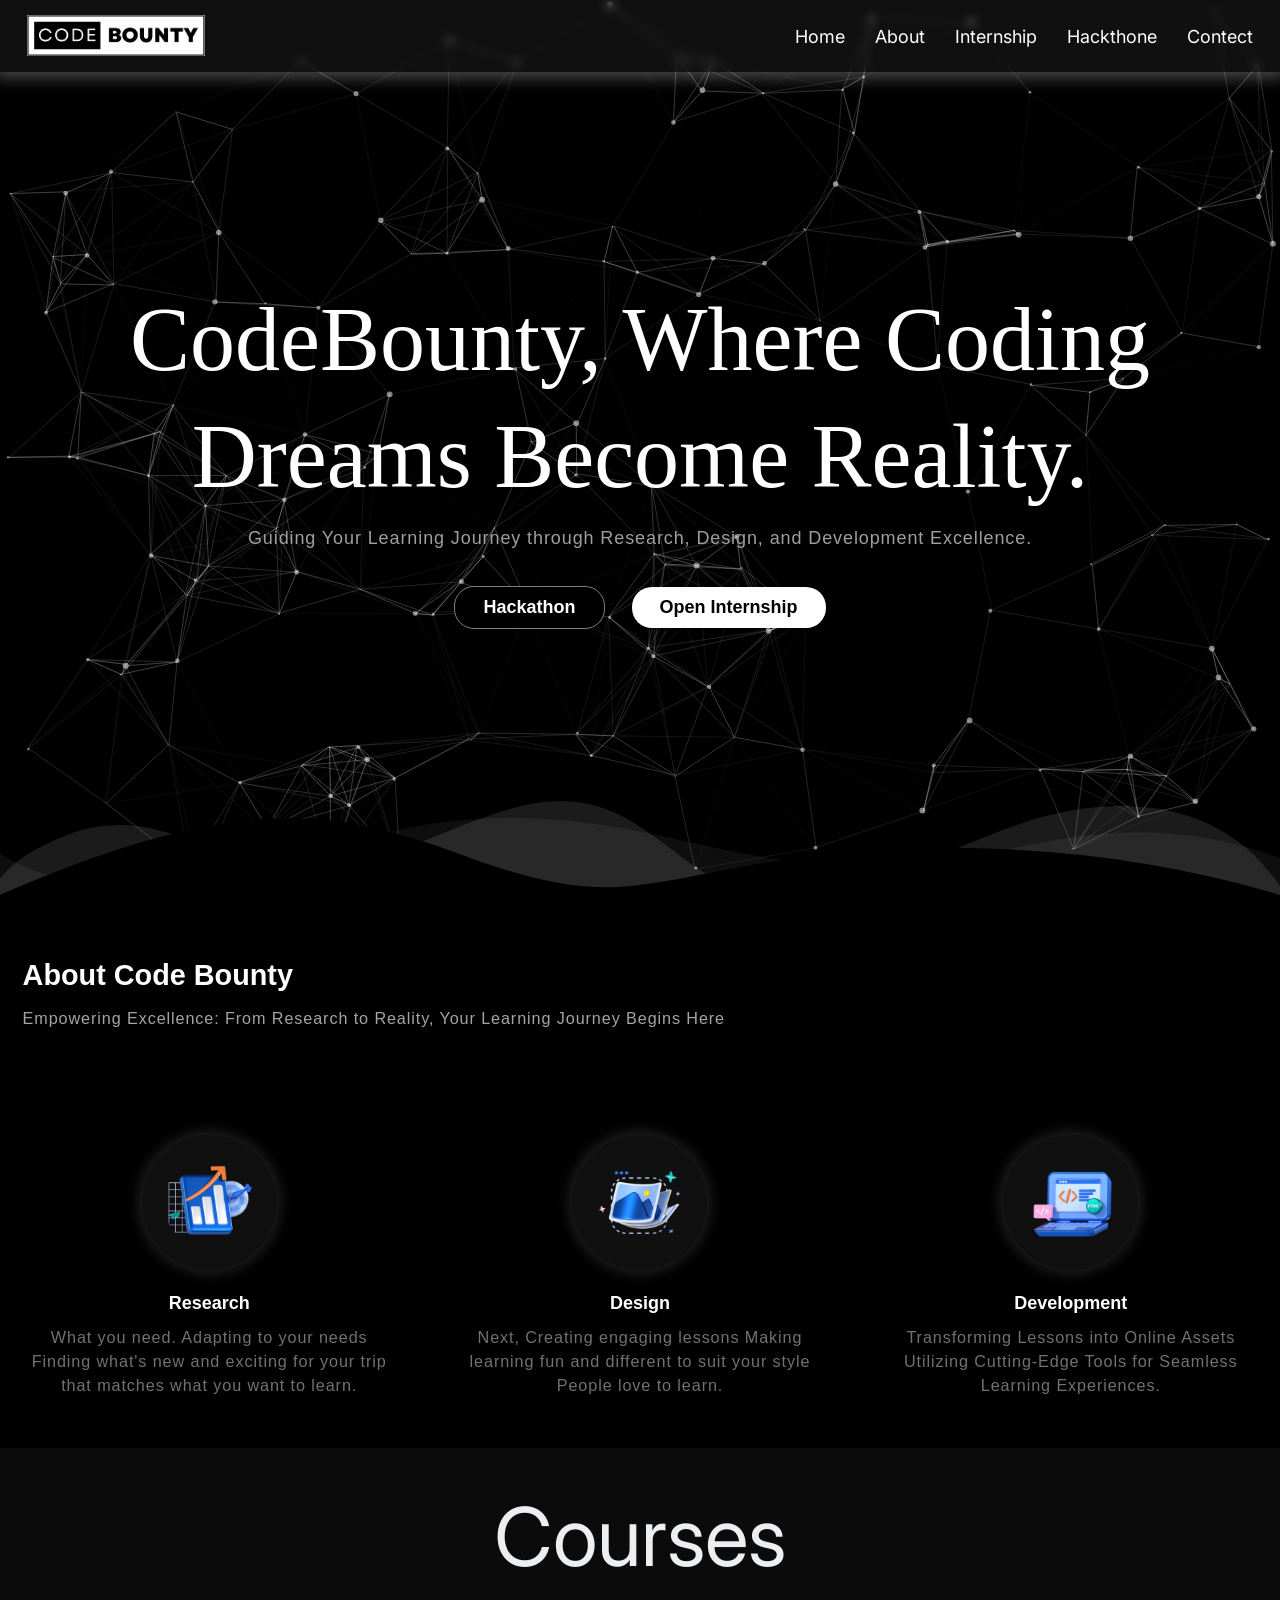
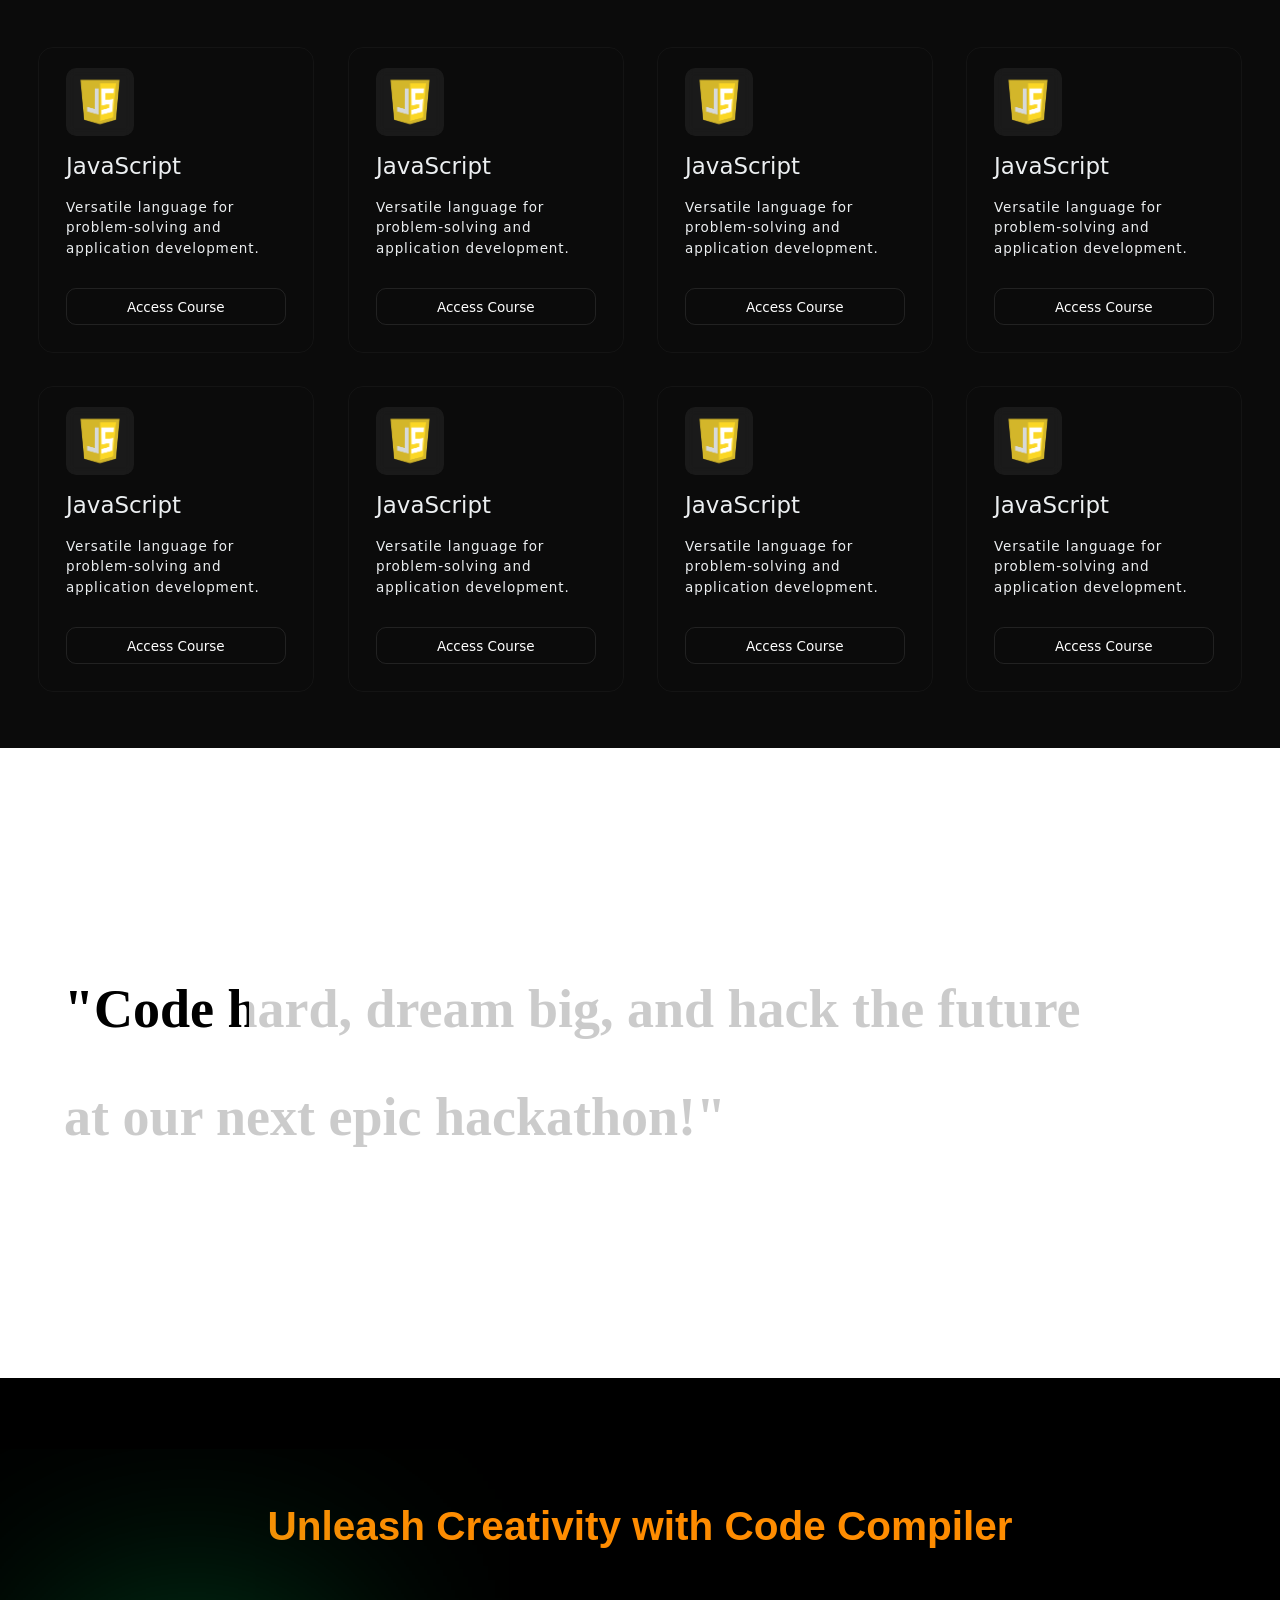
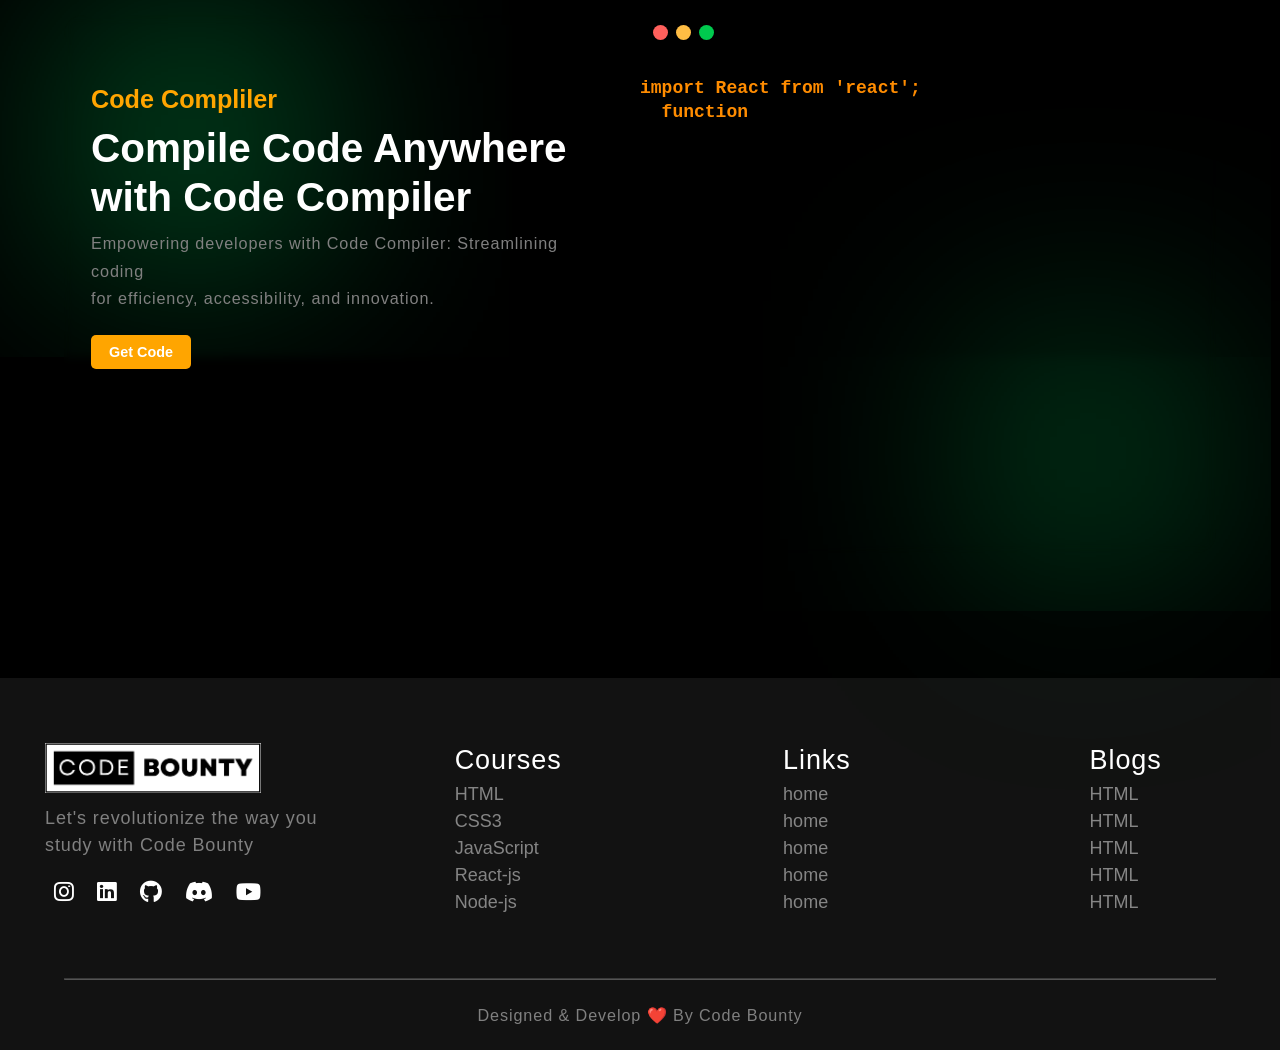
==== commit 7d99e191: "add abou" ====
--- a/index.html
+++ b/index.html
@@ -61,7 +61,7 @@
           <p>Guiding Your Learning Journey through Research, Design, and Development Excellence.</p>
         </div>
         <div class="hero-btn">
-          <a href="./hackthone.html">get start</a>
+          <a href="./hackthone.html">hackathon</a>
           <a href="./internship.html">open internship</a>
         </div>
       </div>
--- a/css/style.css
+++ b/css/style.css
@@ -1,4 +1,4 @@
-@import url('https://fonts.googleapis.com/css2?family=Caveat:wght@400..700&display=swap');
+@import url('https://fonts.googleapis.com/css2?family=Inter:wght@100..900&display=swap');
 
 *{
   margin: 0;
@@ -140,7 +140,8 @@
   text-decoration: none;
   color: rgb(255, 255, 255);
   text-transform: capitalize;
-  font-weight: 600;
+  font-family: "Inter", sans-serif;
+  /* font-weight: 500; */
   font-size: 2rem;
 }
 
@@ -205,7 +206,7 @@
       text-align: center;
       font-family: "Caveat", cursive;
       font-size: 10rem;
-      font-weight: 500;
+      font-weight: 400;
       text-transform: capitalize;
       line-height: 1.3;
       margin: 10px 0px;
@@ -225,6 +226,7 @@
       text-align: center;
     }
     & .hero-btn {
+      margin-top: 1.5rem;
       /* width: inherit; */
       display: flex;
       align-items: center;
@@ -252,12 +254,14 @@
         background-color: black;
         border: 1px solid gray;
         color: white;
+        font-size: 18px;
         padding: 10px 28px;
         cursor: pointer;
       }
       & a:last-child{
         background-color: rgb(255, 255, 255);
         color: rgb(0, 0, 0);
+        font-size: 18px;
         padding: 10px 28px;
       }
     }
@@ -429,7 +433,8 @@
 }
 
 .main__heading {
-  font-weight: 600;
+  font-family: "Inter", sans-serif;
+  font-weight: 400;
   font-size: 6em;
   text-transform: capitalize;
   margin-bottom: 0.75em;
@@ -536,12 +541,12 @@
 
 .card__heading {
   font-size: 1.70em;
-  font-weight: 600;
+  font-weight: 500;
 }
 
 .card-pera{
   font-size: 1em;
-  font-weight: 700;
+  font-weight: 400;
 }
 
 .flow > * + * {
@@ -560,7 +565,7 @@
   padding: 0.7em;
   border-radius: 10px;
   font-size: 1.5rem;
-  font-weight: 600;
+  font-weight: 500;
 }
 
 .overlay {
@@ -652,12 +657,14 @@
 .text-area h1, .text-area-hover h1{
   font-size: 6rem;
   font-family: "Caveat", cursive;
-  font-weight: 600;
+  /* font-family: "Inter", sans-serif; */
+  font-weight: 500;
 }
 .text-area h2, .text-area-hover h2{
   font-size: 6rem;
+  /* font-family: "Inter", sans-serif; */
   font-family: "Caveat", cursive;
-  font-weight: 600;
+  font-weight: 500;
 }
 .text-area-hover h1{
   width: 0%;
@@ -902,7 +909,7 @@
 
 footer{
   width: 100%;
-  background-color: rgb(22, 22, 22);
+  background-color: rgb(18, 18, 18);
   color: white;
   font-size: 2rem;
   
--- a/css/meadia.css
+++ b/css/meadia.css
@@ -232,6 +232,7 @@
   .card__content{
     font-size: 1.5rem;
   }
+
   
 }
 
--- a/css/nav.css
+++ b/css/nav.css
@@ -193,6 +193,7 @@
 
 .nav ul li a {
   font-family: 'Montserrat', sans-serif;
+  font-family: "Inter", sans-serif;
   font-size: 7vh;
   text-transform: uppercase;
   line-height: 1.2;
--- a/css/utility.css
+++ b/css/utility.css
@@ -33,10 +33,12 @@
     color: rgb(164, 164, 164);
     font-weight: 400;
   }
+  .section-common-subheading,
   .section-common--course-pera,
   .section-common-subheading-about{
     color: rgb(164, 164, 164);
     font-weight: 400;
+    line-height: 2;
   }
   
 
@@ -46,7 +48,13 @@
     font-weight: 700;
     text-transform: capitalize;
   }
-  .section-common-heading-course,
+  .section-common-heading-course{
+    color: rgb(255, 255, 255);
+    font-size: 3.2rem;
+    font-weight: 700;
+    line-height: 1.8;
+    text-transform: capitalize;
+  }
   .section-common-heading-about{
     color: rgb(255, 255, 255);
     font-size: 3.2rem;
